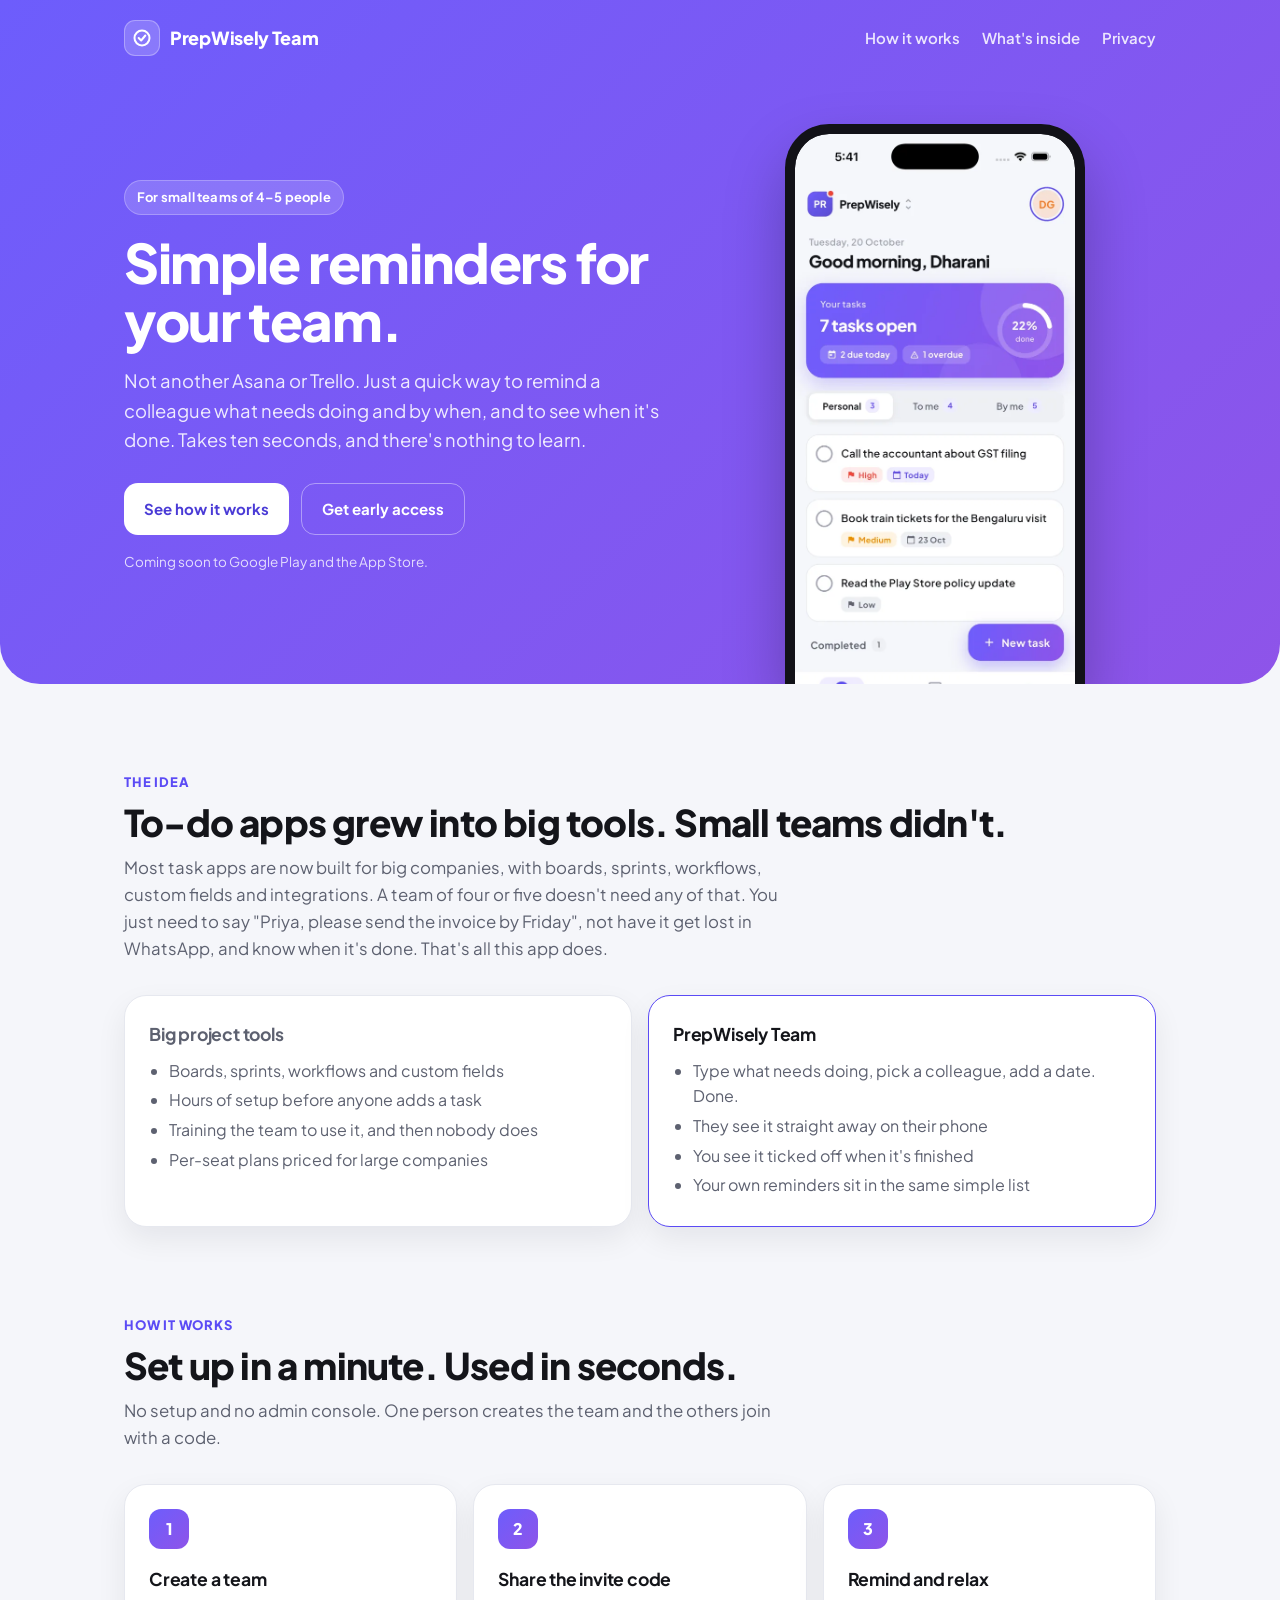
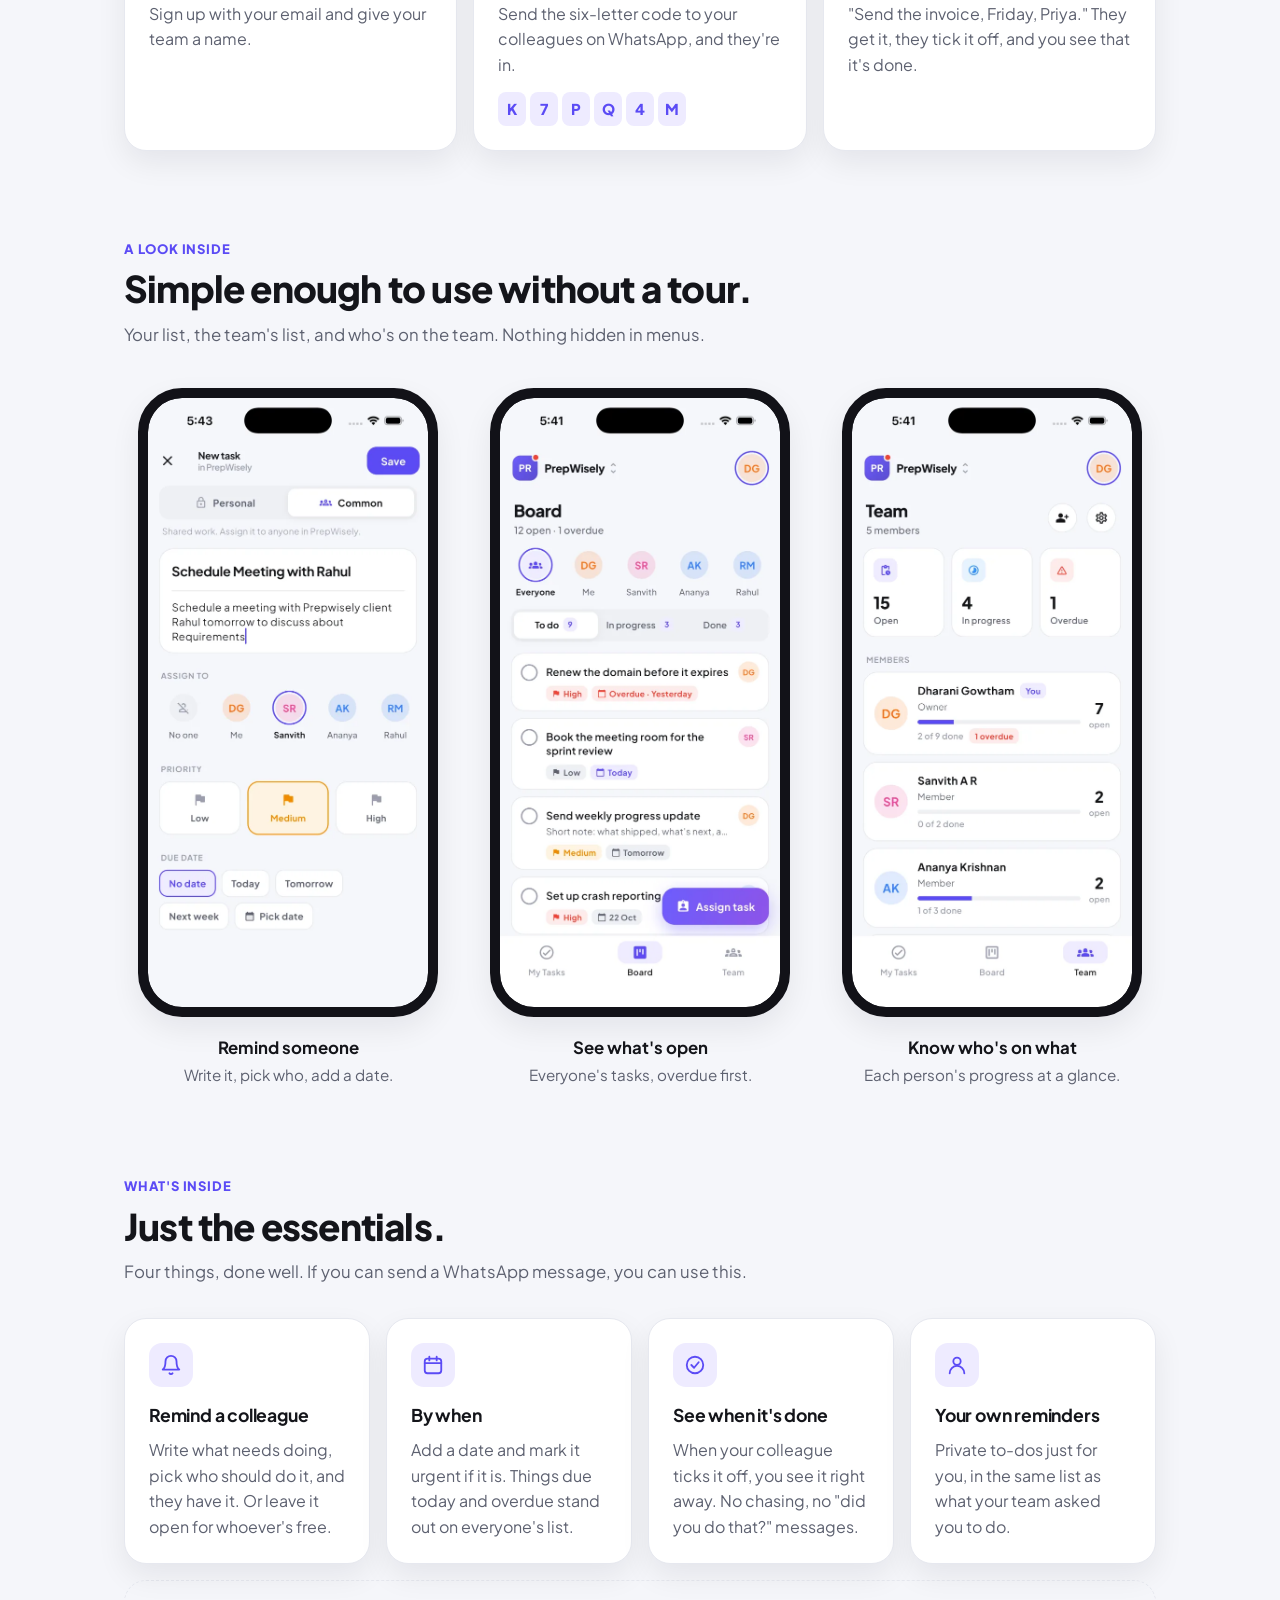
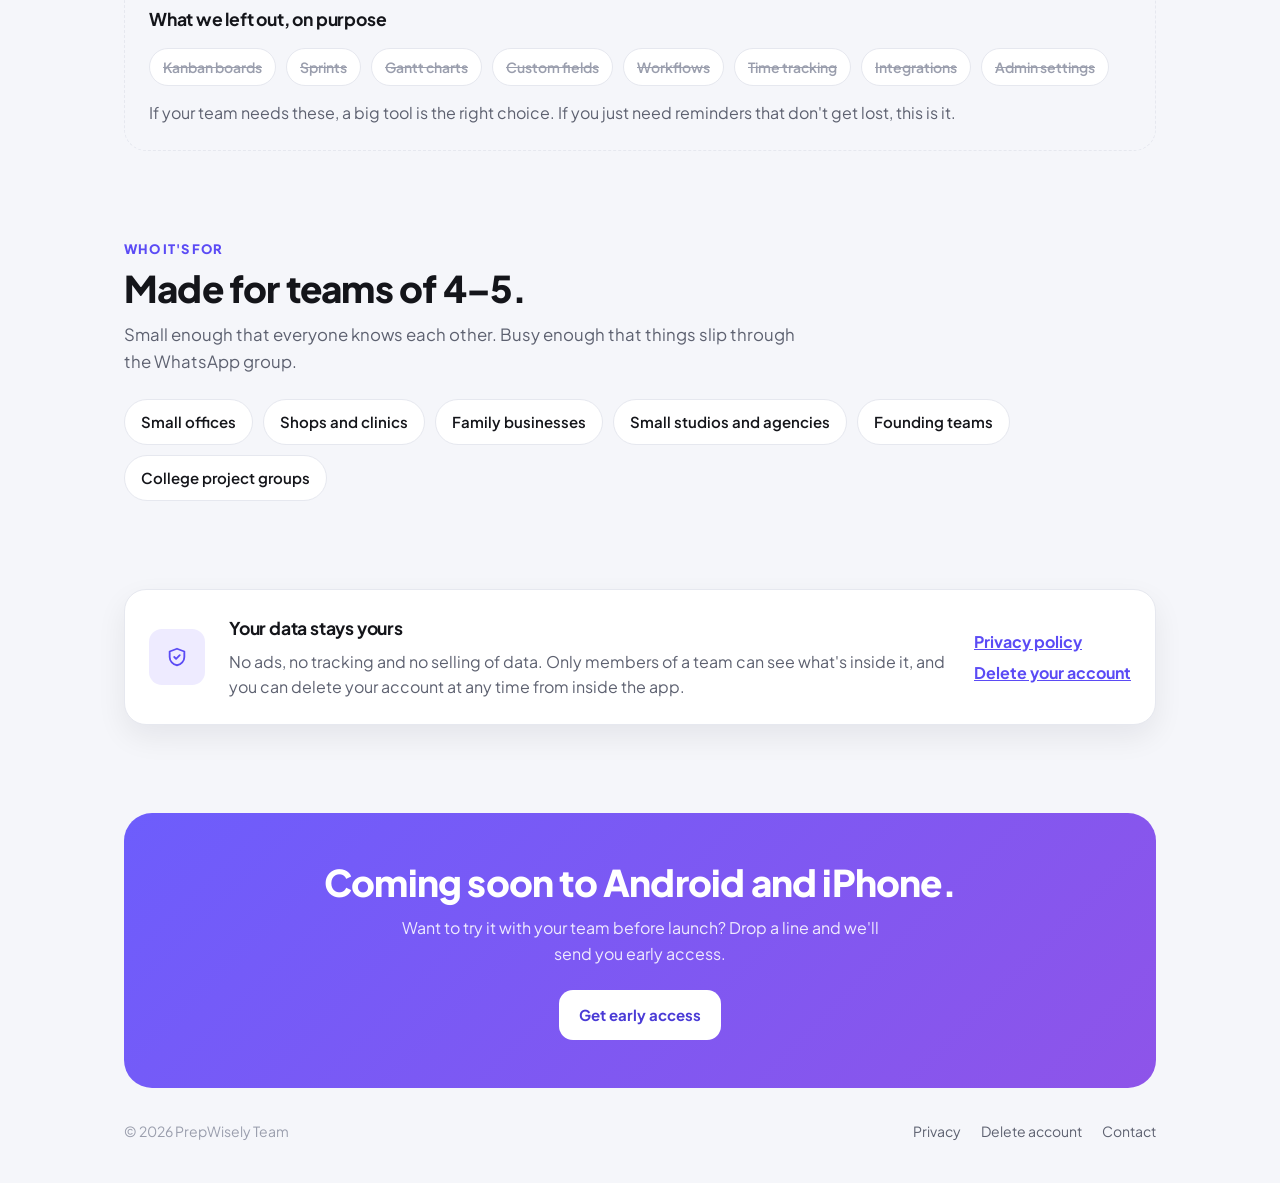
==== docs/index.html @ 27c5993a "Add account deletion, legal pages, GPL-3.0 license; fix task edit rights - Delete account from the a" ====
<!doctype html>
<html lang="en">
<head>
  <meta charset="utf-8">
  <meta name="viewport" content="width=device-width, initial-scale=1">
  <title>PrepWisely Team</title>
  <meta name="description" content="PrepWisely Team is a simple reminder app for small teams of 4–5. Remind a colleague what needs doing and when, and see when it's done. No boards, no setup, nothing to learn.">
  <meta property="og:title" content="PrepWisely Team">
  <meta property="og:description" content="Simple reminders for small teams. Not another Asana or Trello.">
  <link rel="preconnect" href="https://fonts.googleapis.com">
  <link rel="preconnect" href="https://fonts.gstatic.com" crossorigin>
  <link href="https://fonts.googleapis.com/css2?family=Plus+Jakarta+Sans:wght@400;500;600;700;800&display=swap" rel="stylesheet">
  <style>
    :root {
      --canvas: #f5f6fa;
      --surface: #ffffff;
      --surface-muted: #eef0f5;
      --border: #e6e8ef;
      --text: #14151a;
      --text-2: #5d6170;
      --muted: #9a9ead;
      --brand: #5b4bf5;
      --brand-soft: #eeebff;
      --grad: linear-gradient(135deg, #6d5dfc, #8e54e9);
      --success: #12b76a;
      --success-soft: #e5f7ee;
      --warning: #f08c00;
      --warning-soft: #fef3e2;
      --info: #2e90fa;
      --info-soft: #e6f1fe;
      --danger: #f04438;
      --shadow: 0 12px 30px rgba(20, 21, 26, 0.07);
    }
    @media (prefers-color-scheme: dark) {
      :root {
        --canvas: #0e0f13;
        --surface: #17181d;
        --surface-muted: #21232a;
        --border: #2a2c35;
        --text: #f3f4f7;
        --text-2: #a5a9b8;
        --muted: #6b6f7e;
        --brand: #8b7dff;
        --brand-soft: #262046;
        --grad: linear-gradient(135deg, #5b4bf5, #7b3fd9);
        --success: #32d583;
        --success-soft: #10291e;
        --warning: #fdb022;
        --warning-soft: #2e2210;
        --info: #53b1fd;
        --info-soft: #102538;
        --danger: #f97066;
        --shadow: 0 12px 30px rgba(0, 0, 0, 0.35);
      }
    }
    * { box-sizing: border-box; }
    html { scroll-behavior: smooth; }
    body {
      margin: 0;
      background: var(--canvas);
      color: var(--text);
      font: 16px/1.6 "Plus Jakarta Sans", -apple-system, BlinkMacSystemFont, "Segoe UI", Roboto, sans-serif;
      -webkit-font-smoothing: antialiased;
    }
    a { color: var(--brand); }
    .wrap { max-width: 1080px; margin: 0 auto; padding: 0 24px; }
    @media (max-width: 600px) { .wrap { padding: 0 16px; } }

    /* Hero */
    .hero {
      background: var(--grad);
      color: #fff;
      border-radius: 0 0 40px 40px;
      overflow: hidden;
    }
    nav {
      display: flex; align-items: center; justify-content: space-between;
      padding: 20px 0;
    }
    .logo { display: flex; align-items: center; gap: 10px; font-weight: 800; font-size: 18px; letter-spacing: -0.3px; color: #fff; text-decoration: none; }
    .logo-mark {
      width: 36px; height: 36px; border-radius: 11px;
      background: rgba(255,255,255,0.18); border: 1px solid rgba(255,255,255,0.3);
      display: grid; place-items: center;
    }
    nav .links { display: flex; gap: 22px; }
    nav .links a { color: rgba(255,255,255,0.85); text-decoration: none; font-weight: 600; font-size: 15px; }
    nav .links a:hover { color: #fff; }
    @media (max-width: 600px) { nav .links { display: none; } }

    .hero-grid {
      display: grid; grid-template-columns: 1.1fr 0.9fr; gap: 48px; align-items: center;
      padding: 48px 0 0;
    }
    @media (max-width: 860px) {
      .hero-grid { grid-template-columns: 1fr; gap: 40px; padding-top: 24px; text-align: center; }
    }
    .eyebrow {
      display: inline-block; padding: 6px 12px; border-radius: 999px;
      background: rgba(255,255,255,0.16); border: 1px solid rgba(255,255,255,0.25);
      font-size: 13px; font-weight: 700; letter-spacing: 0.2px;
    }
    h1 {
      font-size: clamp(2.2rem, 5vw, 3.4rem); line-height: 1.08; letter-spacing: -1.4px;
      margin: 18px 0 16px; font-weight: 800;
    }
    .lede { font-size: 1.15rem; color: rgba(255,255,255,0.88); max-width: 34em; margin: 0 0 28px; }
    @media (max-width: 860px) { .lede { margin-left: auto; margin-right: auto; } }
    .cta { display: flex; gap: 12px; flex-wrap: wrap; padding-bottom: 56px; }
    @media (max-width: 860px) { .cta { justify-content: center; } }
    .btn {
      display: inline-flex; align-items: center; gap: 8px;
      padding: 13px 20px; border-radius: 14px; font-weight: 700; font-size: 15px; text-decoration: none;
    }
    .btn-light { background: #fff; color: #4a3bd6; }
    .btn-ghost { color: #fff; border: 1px solid rgba(255,255,255,0.4); }
    .soon { font-size: 13.5px; color: rgba(255,255,255,0.8); margin: -40px 0 56px; }

    /* Phones: real app screenshots (600 × 1305, 2× for ~300px wide) */
    .phone-col { display: flex; justify-content: center; align-self: end; }
    .phone {
      width: 300px; max-width: 100%;
      background: #121218; border: 10px solid #121218;
      border-radius: 44px; overflow: hidden;
      box-shadow: 0 30px 60px rgba(0,0,0,0.25);
    }
    .phone img { display: block; width: 100%; height: auto; border-radius: 34px; }
    /* In the hero the phone rises out of the bottom edge, cropped. */
    .hero .phone { height: 560px; border-bottom: 0; border-radius: 44px 44px 0 0; }
    .hero .phone img { border-radius: 34px 34px 0 0; }
    @media (max-width: 600px) { .hero .phone { height: 480px; } }

    .shots {
      display: grid; grid-template-columns: repeat(3, 1fr); gap: 24px;
      margin-top: 40px; justify-items: center;
    }
    .shots figure { margin: 0; width: 100%; max-width: 300px; }
    .shots .phone { width: 100%; box-shadow: var(--shadow); }
    .shots figcaption { margin-top: 18px; text-align: center; }
    .shots figcaption b { display: block; font-size: 1.05rem; }
    .shots figcaption span { color: var(--text-2); font-size: 0.95rem; }
    /* Phones side by side don't fit: swipe through them instead. */
    @media (max-width: 860px) {
      .shots {
        display: flex; gap: 16px; overflow-x: auto; scroll-snap-type: x mandatory;
        margin-left: -24px; margin-right: -24px; padding: 0 24px 12px;
        scrollbar-width: none;
      }
      .shots::-webkit-scrollbar { display: none; }
      .shots figure { flex: 0 0 240px; scroll-snap-align: center; }
    }
    @media (max-width: 600px) {
      .shots { margin-left: -16px; margin-right: -16px; padding: 0 16px 12px; }
    }

    /* Sections */
    section { padding: 88px 0 0; }
    @media (max-width: 600px) { section { padding-top: 64px; } }
    .kicker { color: var(--brand); font-weight: 800; font-size: 13px; letter-spacing: 0.8px; text-transform: uppercase; }
    h2 { font-size: clamp(1.7rem, 3.4vw, 2.3rem); line-height: 1.15; letter-spacing: -0.8px; margin: 8px 0 12px; font-weight: 800; }
    .sub { color: var(--text-2); font-size: 1.05rem; max-width: 40em; margin: 0; }

    .problem {
      display: grid; grid-template-columns: 1fr 1fr; gap: 16px; margin-top: 32px;
    }
    @media (max-width: 760px) { .problem { grid-template-columns: 1fr; } }
    .card {
      background: var(--surface); border: 1px solid var(--border); border-radius: 22px;
      padding: 24px; box-shadow: var(--shadow);
    }
    .card h3 { margin: 0 0 8px; font-size: 1.1rem; letter-spacing: -0.2px; }
    .card p { margin: 0; color: var(--text-2); }
    .card ul { margin: 10px 0 0; padding-left: 20px; color: var(--text-2); }
    .card li { margin: 4px 0; }
    .card.before h3 { color: var(--text-2); }
    .card.after { border-color: var(--brand); }

    .steps { display: grid; grid-template-columns: repeat(3, 1fr); gap: 16px; margin-top: 32px; counter-reset: s; }
    @media (max-width: 860px) { .steps { grid-template-columns: 1fr; } }
    .step .num {
      width: 40px; height: 40px; border-radius: 12px; background: var(--grad); color: #fff;
      display: grid; place-items: center; font-weight: 800; margin-bottom: 16px;
    }
    .code {
      display: inline-flex; gap: 4px; margin-top: 14px;
    }
    .code span {
      width: 28px; height: 34px; border-radius: 8px; background: var(--brand-soft); color: var(--brand);
      display: grid; place-items: center; font-weight: 800; font-size: 15px;
    }

    .features { display: grid; grid-template-columns: repeat(4, 1fr); gap: 16px; margin-top: 32px; }
    @media (max-width: 960px) { .features { grid-template-columns: 1fr 1fr; } }
    .leftout { margin-top: 16px; box-shadow: none; background: transparent; border-style: dashed; }
    .leftout .who { margin: 14px 0; }
    .leftout .pill { text-decoration: line-through; color: var(--muted); font-size: 14px; padding: 7px 13px; }
    @media (max-width: 560px) { .features { grid-template-columns: 1fr; } }
    .icon {
      width: 44px; height: 44px; border-radius: 13px; background: var(--brand-soft); color: var(--brand);
      display: grid; place-items: center; margin-bottom: 14px;
    }
    .icon svg { width: 22px; height: 22px; }

    .who { display: flex; flex-wrap: wrap; gap: 10px; margin-top: 24px; }
    .pill {
      padding: 10px 16px; border-radius: 999px; background: var(--surface); border: 1px solid var(--border);
      font-weight: 600; font-size: 15px;
    }

    .trust {
      display: grid; grid-template-columns: auto 1fr auto; gap: 24px; align-items: center;
    }
    @media (max-width: 760px) { .trust { grid-template-columns: 1fr; } }
    .trust .icon { margin: 0; width: 56px; height: 56px; }
    .trust h3 { margin: 0 0 6px; }
    .trust .links { display: flex; flex-direction: column; gap: 6px; font-weight: 700; }

    .final {
      margin-top: 88px; background: var(--grad); color: #fff; border-radius: 28px;
      padding: 48px 32px; text-align: center;
    }
    @media (max-width: 600px) { .final { margin-top: 64px; padding: 36px 20px; } }
    .final h2 { color: #fff; margin-top: 0; }
    .final p { color: rgba(255,255,255,0.88); margin: 0 auto 24px; max-width: 32em; }

    footer {
      display: flex; justify-content: space-between; flex-wrap: wrap; gap: 12px;
      padding: 32px 0 40px; color: var(--muted); font-size: 14px;
    }
    footer a { color: var(--text-2); text-decoration: none; margin-left: 18px; }
    footer a:first-child { margin-left: 0; }
    footer a:hover { color: var(--brand); }
  </style>
</head>
<body>

<header class="hero">
  <div class="wrap">
    <nav>
      <a class="logo" href="#">
        <span class="logo-mark">
          <svg width="20" height="20" viewBox="0 0 24 24" fill="none" stroke="#fff" stroke-width="2.4" stroke-linecap="round" stroke-linejoin="round"><circle cx="12" cy="12" r="9"/><path d="m8 12 3 3 5-6"/></svg>
        </span>
        PrepWisely Team
      </a>
      <div class="links">
        <a href="#how">How it works</a>
        <a href="#features">What's inside</a>
        <a href="privacy.html">Privacy</a>
      </div>
    </nav>

    <div class="hero-grid">
      <div>
        <span class="eyebrow">For small teams of 4–5 people</span>
        <h1>Simple reminders for your team.</h1>
        <p class="lede">Not another Asana or Trello. Just a quick way to remind a colleague
        what needs doing and by when, and to see when it's done. Takes ten seconds,
        and there's nothing to learn.</p>
        <div class="cta">
          <a class="btn btn-light" href="#how">See how it works</a>
          <a class="btn btn-ghost" href="mailto:dharanigowthamsampath@gmail.com?subject=PrepWisely%20Team%20early%20access">Get early access</a>
        </div>
        <p class="soon">Coming soon to Google Play and the App Store.</p>
      </div>

      <div class="phone-col">
        <div class="phone">
          <img src="img/my-tasks.webp" width="600" height="1305"
            alt="My Tasks screen: 7 tasks open, 2 due today and 1 overdue, with a list of personal to-dos">
        </div>
      </div>
    </div>
  </div>
</header>

<main class="wrap">

  <section>
    <div class="kicker">The idea</div>
    <h2>To-do apps grew into big tools. Small teams didn't.</h2>
    <p class="sub">Most task apps are now built for big companies, with boards,
    sprints, workflows, custom fields and integrations. A team of four or five
    doesn't need any of that. You just need to say "Priya, please send the
    invoice by Friday", not have it get lost in WhatsApp, and know when it's
    done. That's all this app does.</p>

    <div class="problem">
      <div class="card before">
        <h3>Big project tools</h3>
        <ul>
          <li>Boards, sprints, workflows and custom fields</li>
          <li>Hours of setup before anyone adds a task</li>
          <li>Training the team to use it, and then nobody does</li>
          <li>Per-seat plans priced for large companies</li>
        </ul>
      </div>
      <div class="card after">
        <h3>PrepWisely Team</h3>
        <ul>
          <li>Type what needs doing, pick a colleague, add a date. Done.</li>
          <li>They see it straight away on their phone</li>
          <li>You see it ticked off when it's finished</li>
          <li>Your own reminders sit in the same simple list</li>
        </ul>
      </div>
    </div>
  </section>

  <section id="how">
    <div class="kicker">How it works</div>
    <h2>Set up in a minute. Used in seconds.</h2>
    <p class="sub">No setup and no admin console. One person creates the team and
    the others join with a code.</p>

    <div class="steps">
      <div class="card step">
        <div class="num">1</div>
        <h3>Create a team</h3>
        <p>Sign up with your email and give your team a name.</p>
      </div>
      <div class="card step">
        <div class="num">2</div>
        <h3>Share the invite code</h3>
        <p>Send the six-letter code to your colleagues on WhatsApp, and
        they're in.</p>
        <div class="code" aria-label="Example code K7PQ4M"><span>K</span><span>7</span><span>P</span><span>Q</span><span>4</span><span>M</span></div>
      </div>
      <div class="card step">
        <div class="num">3</div>
        <h3>Remind and relax</h3>
        <p>"Send the invoice, Friday, Priya." They get it, they tick it off, and
        you see that it's done.</p>
      </div>
    </div>
  </section>

  <section id="screens">
    <div class="kicker">A look inside</div>
    <h2>Simple enough to use without a tour.</h2>
    <p class="sub">Your list, the team's list, and who's on the team. Nothing
    hidden in menus.</p>

    <div class="shots">
      <figure>
        <div class="phone"><img src="img/new-task.webp" width="600" height="1305" loading="lazy"
          alt="New task form: a title and note, a teammate picked under Assign to, priority and due date"></div>
        <figcaption><b>Remind someone</b><span>Write it, pick who, add a date.</span></figcaption>
      </figure>
      <figure>
        <div class="phone"><img src="img/board.webp" width="600" height="1305" loading="lazy"
          alt="Board screen: everyone's open tasks, filterable by person, with overdue and due-today tasks marked"></div>
        <figcaption><b>See what's open</b><span>Everyone's tasks, overdue first.</span></figcaption>
      </figure>
      <figure>
        <div class="phone"><img src="img/team.webp" width="600" height="1305" loading="lazy"
          alt="Team screen: open, in progress and overdue counts, and each member's progress"></div>
        <figcaption><b>Know who's on what</b><span>Each person's progress at a glance.</span></figcaption>
      </figure>
    </div>
  </section>

  <section id="features">
    <div class="kicker">What's inside</div>
    <h2>Just the essentials.</h2>
    <p class="sub">Four things, done well. If you can send a WhatsApp message, you
    can use this.</p>

    <div class="features">
      <div class="card">
        <div class="icon"><svg viewBox="0 0 24 24" fill="none" stroke="currentColor" stroke-width="2" stroke-linecap="round" stroke-linejoin="round"><path d="M6 8a6 6 0 0 1 12 0c0 7 3 9 3 9H3s3-2 3-9"/><path d="M10.3 21a1.94 1.94 0 0 0 3.4 0"/></svg></div>
        <h3>Remind a colleague</h3>
        <p>Write what needs doing, pick who should do it, and they have it. Or leave
        it open for whoever's free.</p>
      </div>
      <div class="card">
        <div class="icon"><svg viewBox="0 0 24 24" fill="none" stroke="currentColor" stroke-width="2" stroke-linecap="round" stroke-linejoin="round"><rect x="3" y="5" width="18" height="16" rx="3"/><path d="M3 10h18M8 3v4M16 3v4"/></svg></div>
        <h3>By when</h3>
        <p>Add a date and mark it urgent if it is. Things due today and overdue
        stand out on everyone's list.</p>
      </div>
      <div class="card">
        <div class="icon"><svg viewBox="0 0 24 24" fill="none" stroke="currentColor" stroke-width="2" stroke-linecap="round" stroke-linejoin="round"><circle cx="12" cy="12" r="9"/><path d="m8 12 3 3 5-6"/></svg></div>
        <h3>See when it's done</h3>
        <p>When your colleague ticks it off, you see it right away. No chasing, no
        "did you do that?" messages.</p>
      </div>
      <div class="card">
        <div class="icon"><svg viewBox="0 0 24 24" fill="none" stroke="currentColor" stroke-width="2" stroke-linecap="round" stroke-linejoin="round"><circle cx="12" cy="8" r="4"/><path d="M4 21a8 8 0 0 1 16 0"/></svg></div>
        <h3>Your own reminders</h3>
        <p>Private to-dos just for you, in the same list as what your team asked
        you to do.</p>
      </div>
    </div>

    <div class="card leftout">
      <h3>What we left out, on purpose</h3>
      <div class="who">
        <span class="pill">Kanban boards</span>
        <span class="pill">Sprints</span>
        <span class="pill">Gantt charts</span>
        <span class="pill">Custom fields</span>
        <span class="pill">Workflows</span>
        <span class="pill">Time tracking</span>
        <span class="pill">Integrations</span>
        <span class="pill">Admin settings</span>
      </div>
      <p>If your team needs these, a big tool is the right choice. If you just need
      reminders that don't get lost, this is it.</p>
    </div>
  </section>

  <section>
    <div class="kicker">Who it's for</div>
    <h2>Made for teams of 4–5.</h2>
    <p class="sub">Small enough that everyone knows each other. Busy enough that
    things slip through the WhatsApp group.</p>
    <div class="who">
      <span class="pill">Small offices</span>
      <span class="pill">Shops and clinics</span>
      <span class="pill">Family businesses</span>
      <span class="pill">Small studios and agencies</span>
      <span class="pill">Founding teams</span>
      <span class="pill">College project groups</span>
    </div>
  </section>

  <section>
    <div class="card trust">
      <div class="icon"><svg viewBox="0 0 24 24" fill="none" stroke="currentColor" stroke-width="2" stroke-linecap="round" stroke-linejoin="round"><path d="M12 3 4 6v6c0 4.5 3.4 8.2 8 9 4.6-.8 8-4.5 8-9V6l-8-3Z"/><path d="m9 12 2 2 4-4"/></svg></div>
      <div>
        <h3>Your data stays yours</h3>
        <p>No ads, no tracking and no selling of data. Only members of a team can see
        what's inside it, and you can delete your account at any time from inside
        the app.</p>
      </div>
      <div class="links">
        <a href="privacy.html">Privacy policy</a>
        <a href="delete-account.html">Delete your account</a>
      </div>
    </div>
  </section>

  <div class="final">
    <h2>Coming soon to Android and iPhone.</h2>
    <p>Want to try it with your team before launch? Drop a line and we'll send you
    early access.</p>
    <a class="btn btn-light" href="mailto:dharanigowthamsampath@gmail.com?subject=PrepWisely%20Team%20early%20access">Get early access</a>
  </div>

  <footer>
    <span>© 2026 PrepWisely Team</span>
    <span>
      <a href="privacy.html">Privacy</a>
      <a href="delete-account.html">Delete account</a>
      <a href="mailto:dharanigowthamsampath@gmail.com">Contact</a>
    </span>
  </footer>
</main>

</body>
</html>
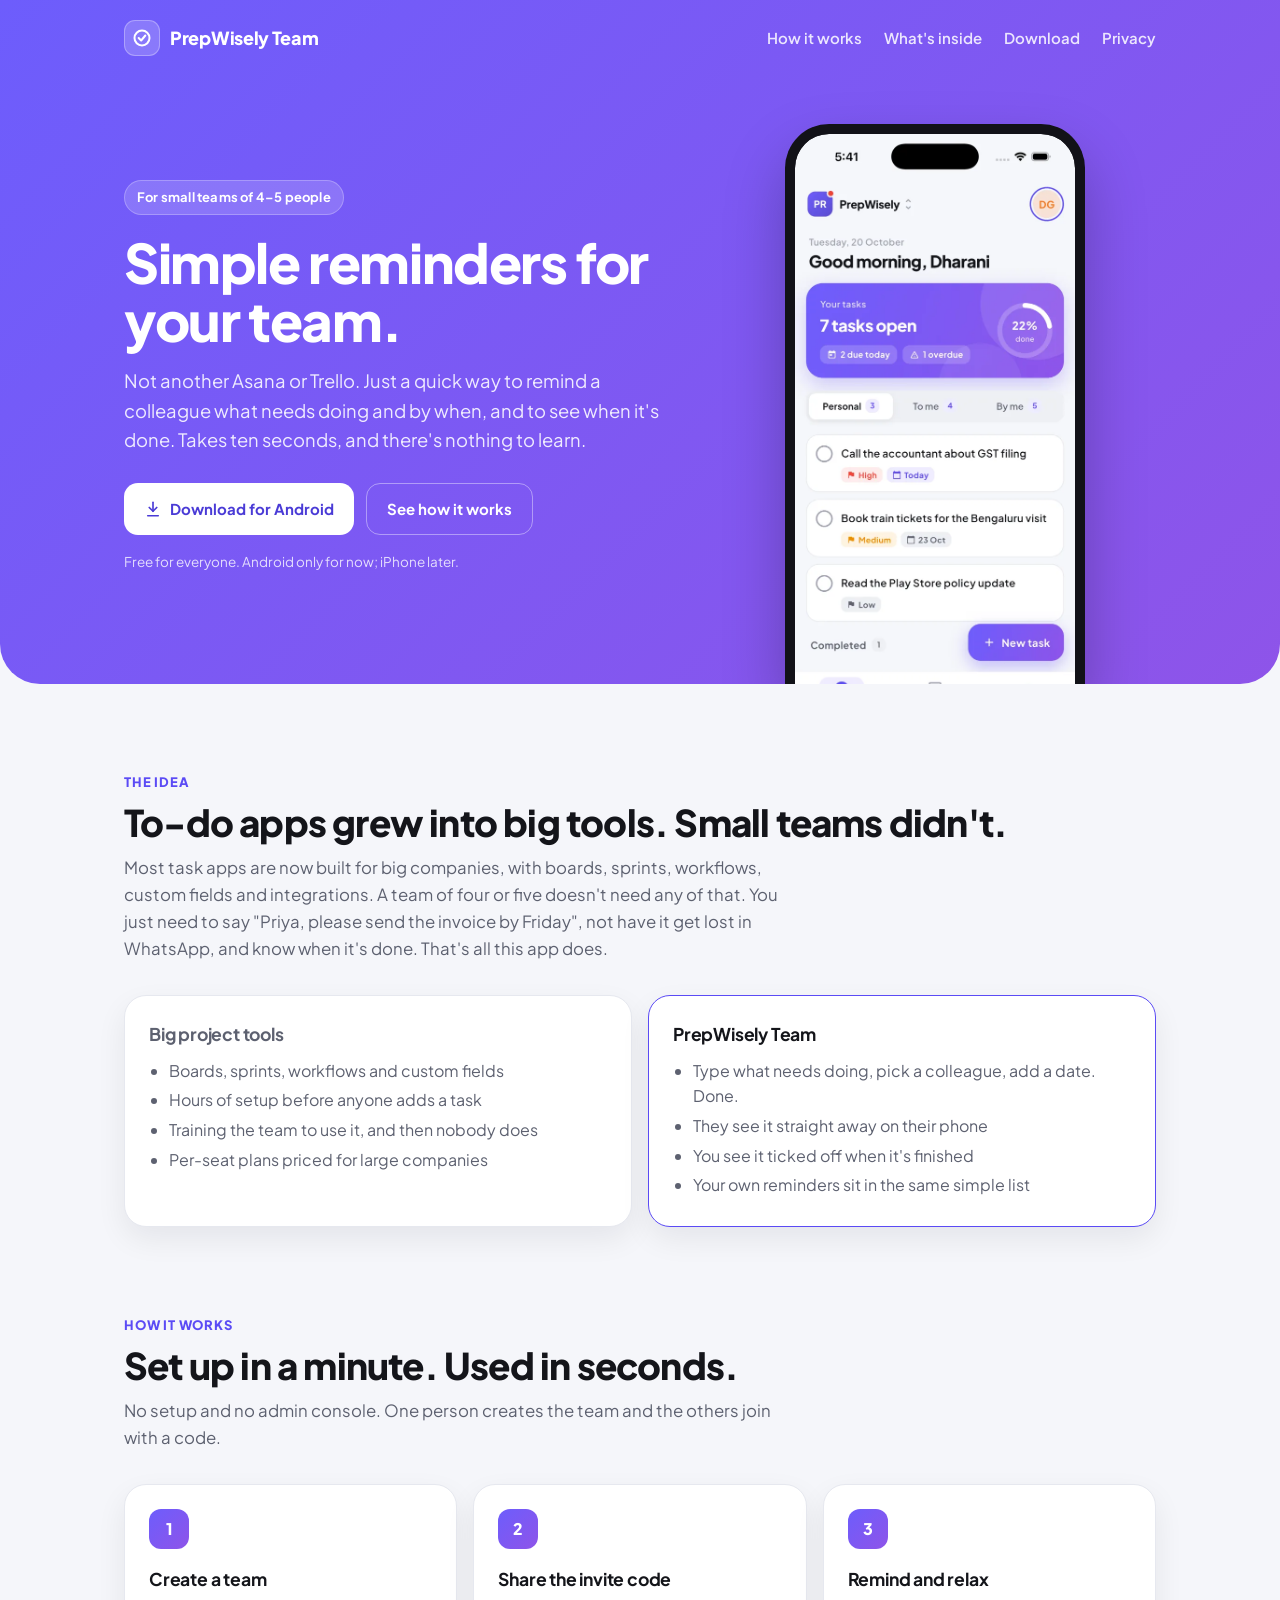
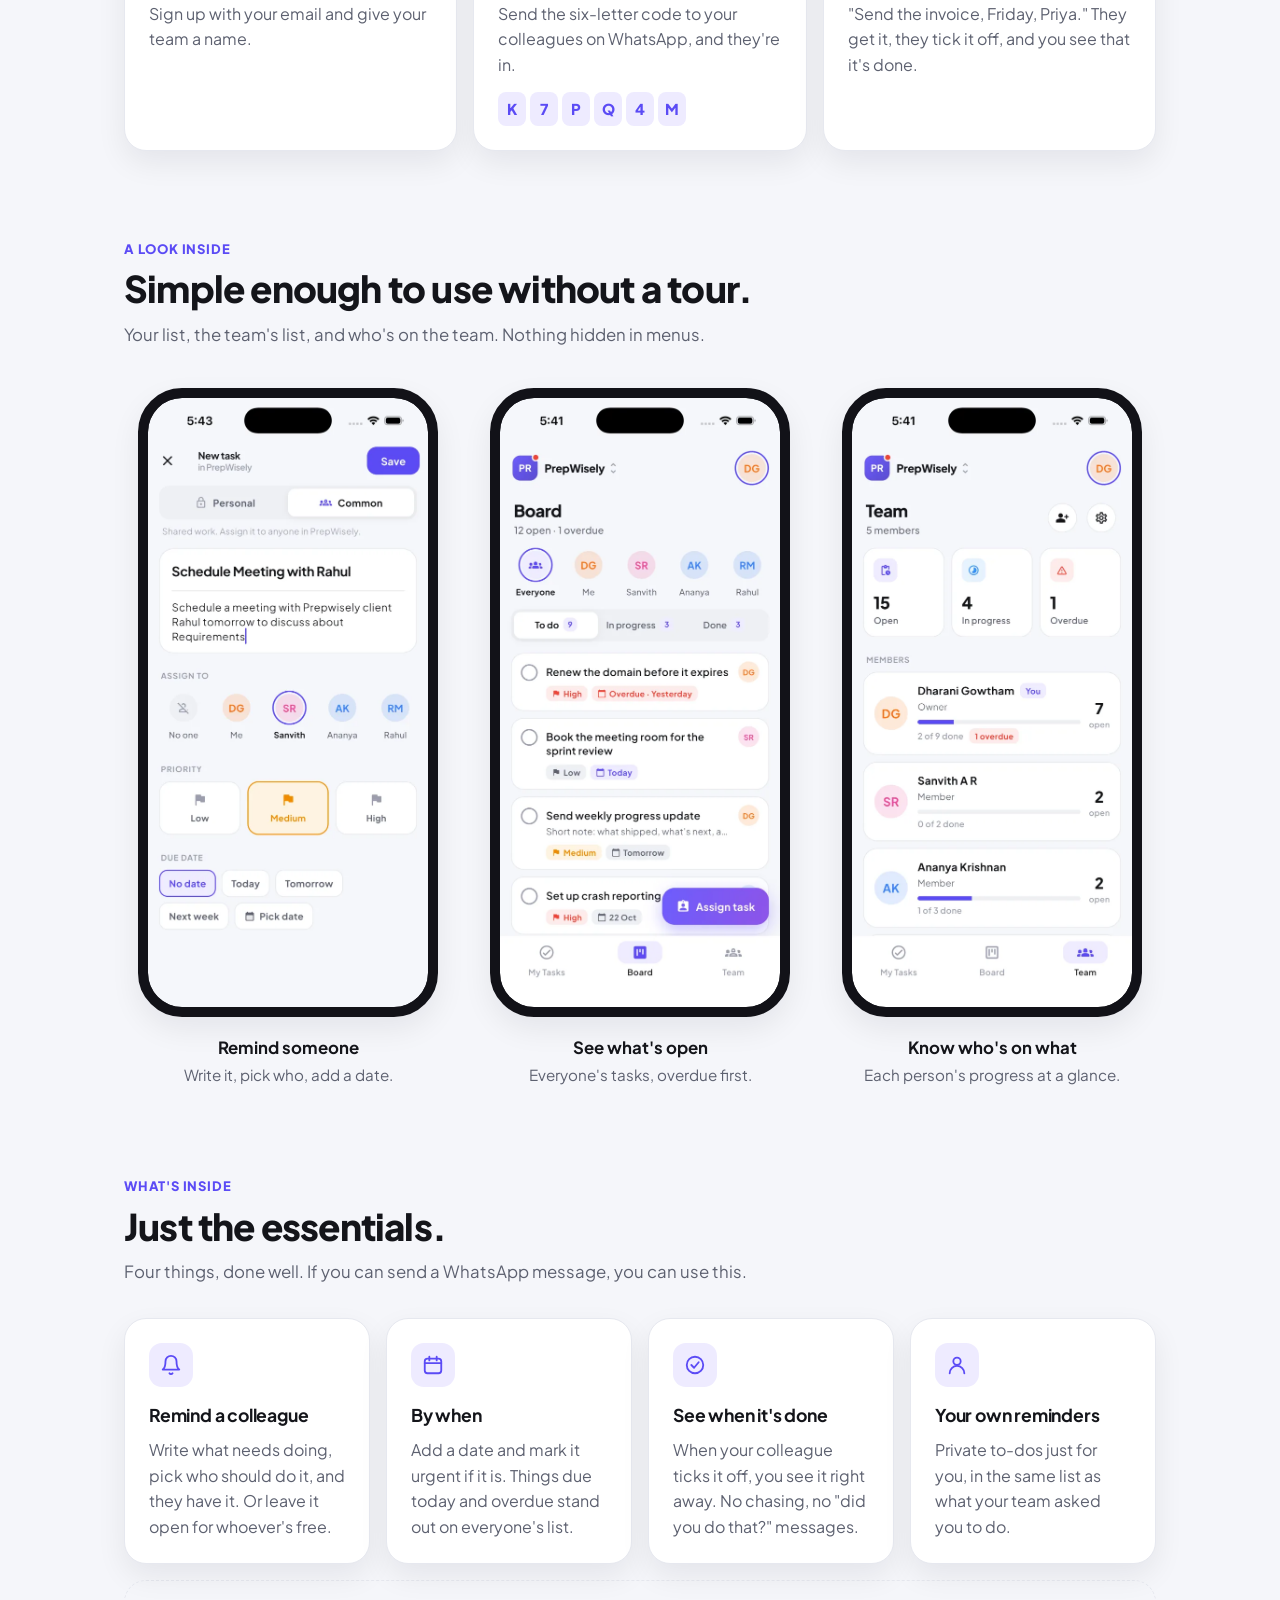
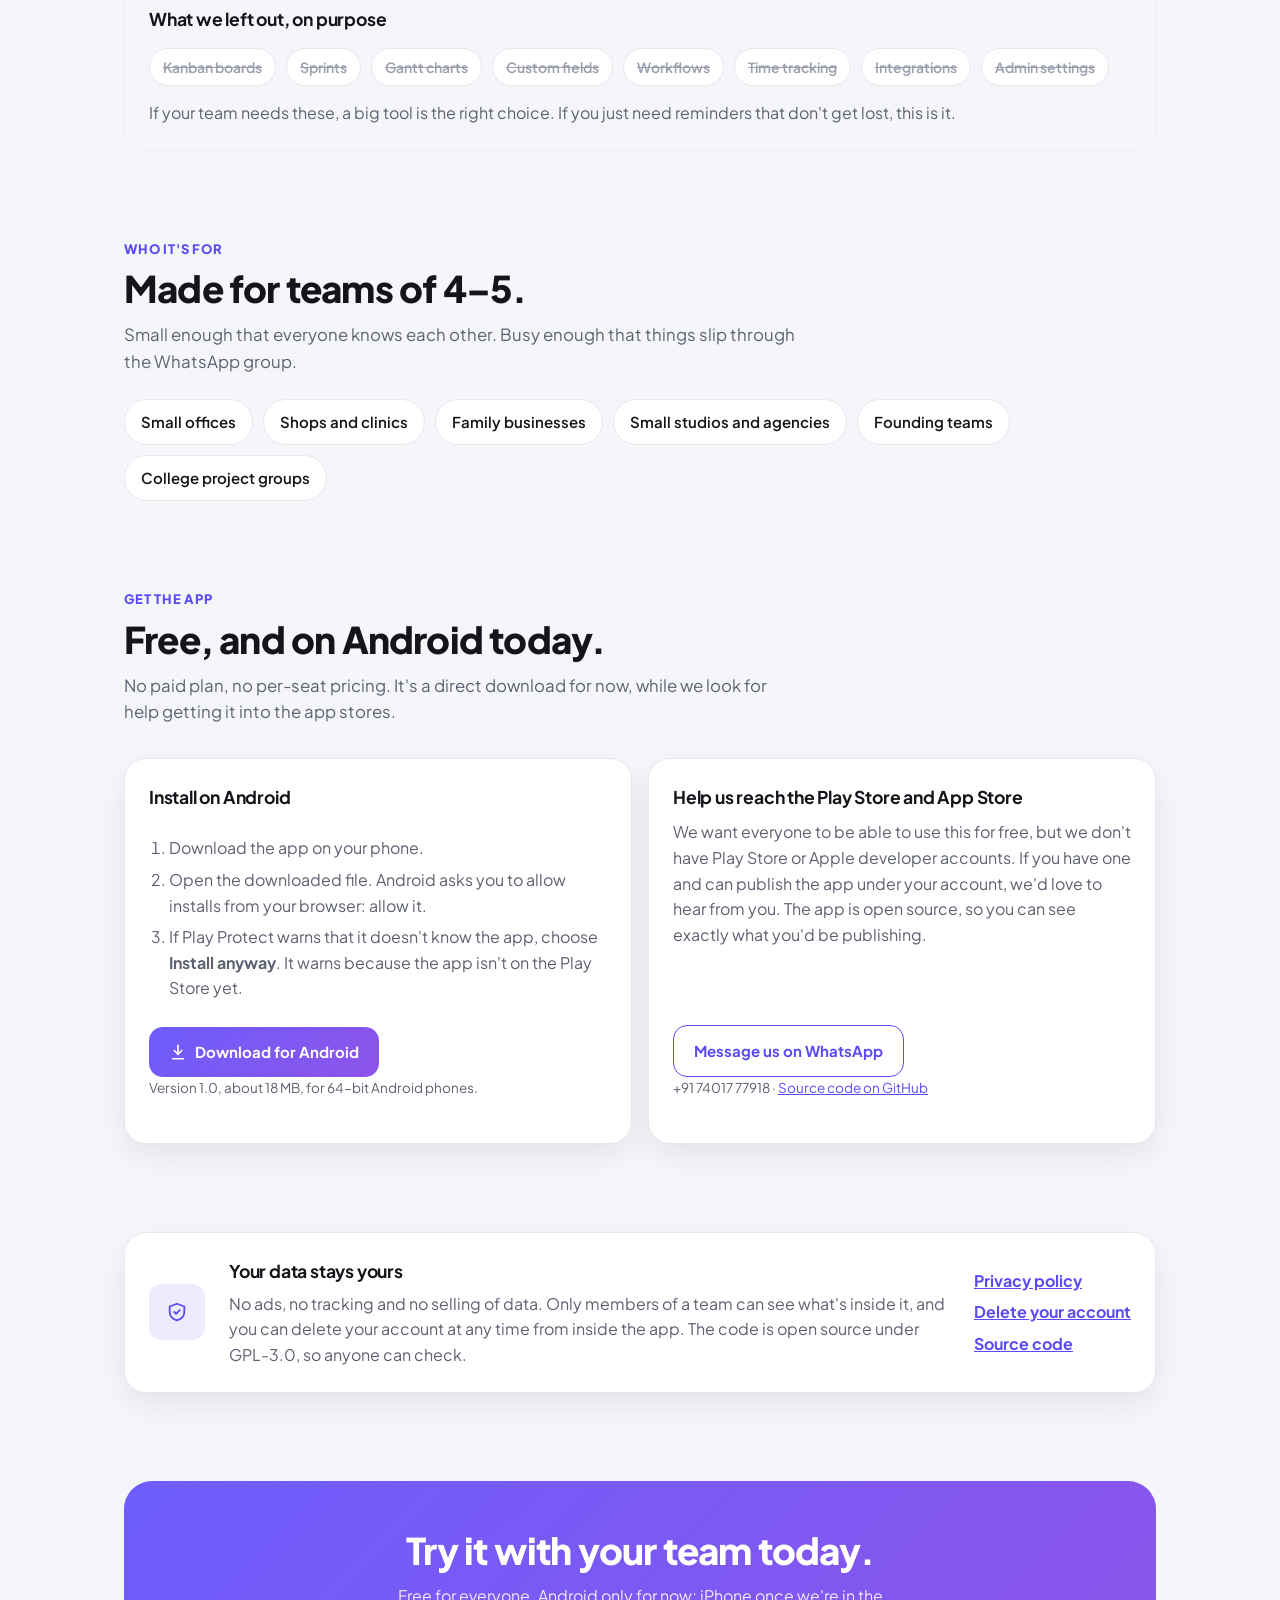
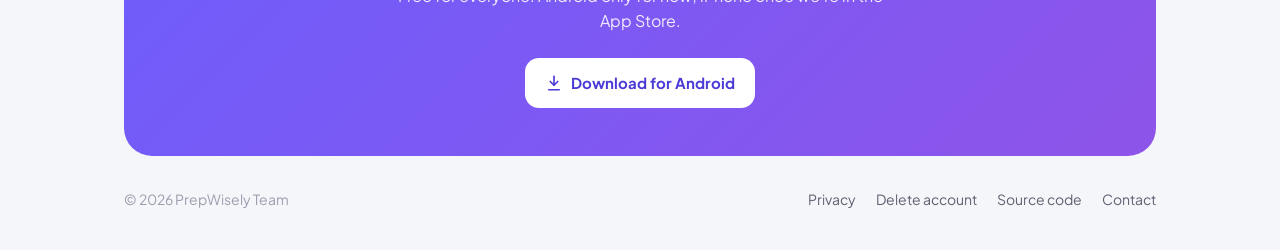
==== commit 55764107: "Landing page: download for Android, ask for store publishing help Replace "Get early access" with a " ====
--- a/docs/index.html
+++ b/docs/index.html
@@ -215,6 +215,17 @@
     .trust h3 { margin: 0 0 6px; }
     .trust .links { display: flex; flex-direction: column; gap: 6px; font-weight: 700; }
 
+    .get { display: grid; grid-template-columns: 1fr 1fr; gap: 16px; margin-top: 32px; }
+    @media (max-width: 760px) { .get { grid-template-columns: 1fr; } }
+    .get .card { display: flex; flex-direction: column; align-items: flex-start; }
+    .get ol { margin: 10px 0 20px; padding-left: 20px; color: var(--text-2); }
+    .get li { margin: 6px 0; }
+    .get .card p { margin-bottom: 20px; }
+    .get .btn { margin-top: auto; }
+    .btn-brand { background: var(--grad); color: #fff; }
+    .btn-outline { color: var(--brand); border: 1px solid var(--brand); }
+    .fine { font-size: 13.5px; color: var(--muted); margin: 12px 0 0; }
+
     .final {
       margin-top: 88px; background: var(--grad); color: #fff; border-radius: 28px;
       padding: 48px 32px; text-align: center;
@@ -246,6 +257,7 @@
       <div class="links">
         <a href="#how">How it works</a>
         <a href="#features">What's inside</a>
+        <a href="#download">Download</a>
         <a href="privacy.html">Privacy</a>
       </div>
     </nav>
@@ -258,10 +270,10 @@
         what needs doing and by when, and to see when it's done. Takes ten seconds,
         and there's nothing to learn.</p>
         <div class="cta">
-          <a class="btn btn-light" href="#how">See how it works</a>
-          <a class="btn btn-ghost" href="mailto:dharanigowthamsampath@gmail.com?subject=PrepWisely%20Team%20early%20access">Get early access</a>
+          <a class="btn btn-light" href="https://github.com/dharanish01g/prep_admin/releases/latest/download/prepwisely-team.apk"><svg width="18" height="18" viewBox="0 0 24 24" fill="none" stroke="currentColor" stroke-width="2.2" stroke-linecap="round" stroke-linejoin="round" aria-hidden="true"><path d="M12 3v12"/><path d="m7 10 5 5 5-5"/><path d="M5 21h14"/></svg>Download for Android</a>
+          <a class="btn btn-ghost" href="#how">See how it works</a>
         </div>
-        <p class="soon">Coming soon to Google Play and the App Store.</p>
+        <p class="soon">Free for everyone. Android only for now; iPhone later.</p>
       </div>
 
       <div class="phone-col">
@@ -425,6 +437,38 @@
     </div>
   </section>
 
+  <section id="download">
+    <div class="kicker">Get the app</div>
+    <h2>Free, and on Android today.</h2>
+    <p class="sub">No paid plan, no per-seat pricing. It's a direct download for
+    now, while we look for help getting it into the app stores.</p>
+
+    <div class="get">
+      <div class="card">
+        <h3>Install on Android</h3>
+        <ol>
+          <li>Download the app on your phone.</li>
+          <li>Open the downloaded file. Android asks you to allow installs from
+          your browser: allow it.</li>
+          <li>If Play Protect warns that it doesn't know the app, choose
+          <b>Install anyway</b>. It warns because the app isn't on the Play
+          Store yet.</li>
+        </ol>
+        <a class="btn btn-brand" href="https://github.com/dharanish01g/prep_admin/releases/latest/download/prepwisely-team.apk"><svg width="18" height="18" viewBox="0 0 24 24" fill="none" stroke="currentColor" stroke-width="2.2" stroke-linecap="round" stroke-linejoin="round" aria-hidden="true"><path d="M12 3v12"/><path d="m7 10 5 5 5-5"/><path d="M5 21h14"/></svg>Download for Android</a>
+        <p class="fine">Version 1.0, about 18 MB, for 64-bit Android phones.</p>
+      </div>
+      <div class="card">
+        <h3>Help us reach the Play Store and App Store</h3>
+        <p>We want everyone to be able to use this for free, but we don't have
+        Play Store or Apple developer accounts. If you have one and can publish
+        the app under your account, we'd love to hear from you. The app is open
+        source, so you can see exactly what you'd be publishing.</p>
+        <a class="btn btn-outline" href="https://wa.me/917401777918?text=Hi%2C%20I%20can%20help%20publish%20PrepWisely%20Team">Message us on WhatsApp</a>
+        <p class="fine">+91 74017 77918 · <a href="https://github.com/dharanish01g/prep_admin">Source code on GitHub</a></p>
+      </div>
+    </div>
+  </section>
+
   <section>
     <div class="card trust">
       <div class="icon"><svg viewBox="0 0 24 24" fill="none" stroke="currentColor" stroke-width="2" stroke-linecap="round" stroke-linejoin="round"><path d="M12 3 4 6v6c0 4.5 3.4 8.2 8 9 4.6-.8 8-4.5 8-9V6l-8-3Z"/><path d="m9 12 2 2 4-4"/></svg></div>
@@ -432,20 +476,21 @@
         <h3>Your data stays yours</h3>
         <p>No ads, no tracking and no selling of data. Only members of a team can see
         what's inside it, and you can delete your account at any time from inside
-        the app.</p>
+        the app. The code is open source under GPL-3.0, so anyone can check.</p>
       </div>
       <div class="links">
         <a href="privacy.html">Privacy policy</a>
         <a href="delete-account.html">Delete your account</a>
+        <a href="https://github.com/dharanish01g/prep_admin">Source code</a>
       </div>
     </div>
   </section>
 
   <div class="final">
-    <h2>Coming soon to Android and iPhone.</h2>
-    <p>Want to try it with your team before launch? Drop a line and we'll send you
-    early access.</p>
-    <a class="btn btn-light" href="mailto:dharanigowthamsampath@gmail.com?subject=PrepWisely%20Team%20early%20access">Get early access</a>
+    <h2>Try it with your team today.</h2>
+    <p>Free for everyone. Android only for now; iPhone once we're in the App
+    Store.</p>
+    <a class="btn btn-light" href="https://github.com/dharanish01g/prep_admin/releases/latest/download/prepwisely-team.apk"><svg width="18" height="18" viewBox="0 0 24 24" fill="none" stroke="currentColor" stroke-width="2.2" stroke-linecap="round" stroke-linejoin="round" aria-hidden="true"><path d="M12 3v12"/><path d="m7 10 5 5 5-5"/><path d="M5 21h14"/></svg>Download for Android</a>
   </div>
 
   <footer>
@@ -453,7 +498,8 @@
     <span>
       <a href="privacy.html">Privacy</a>
       <a href="delete-account.html">Delete account</a>
-      <a href="mailto:dharanigowthamsampath@gmail.com">Contact</a>
+      <a href="https://github.com/dharanish01g/prep_admin">Source code</a>
+      <a href="https://wa.me/917401777918">Contact</a>
     </span>
   </footer>
 </main>
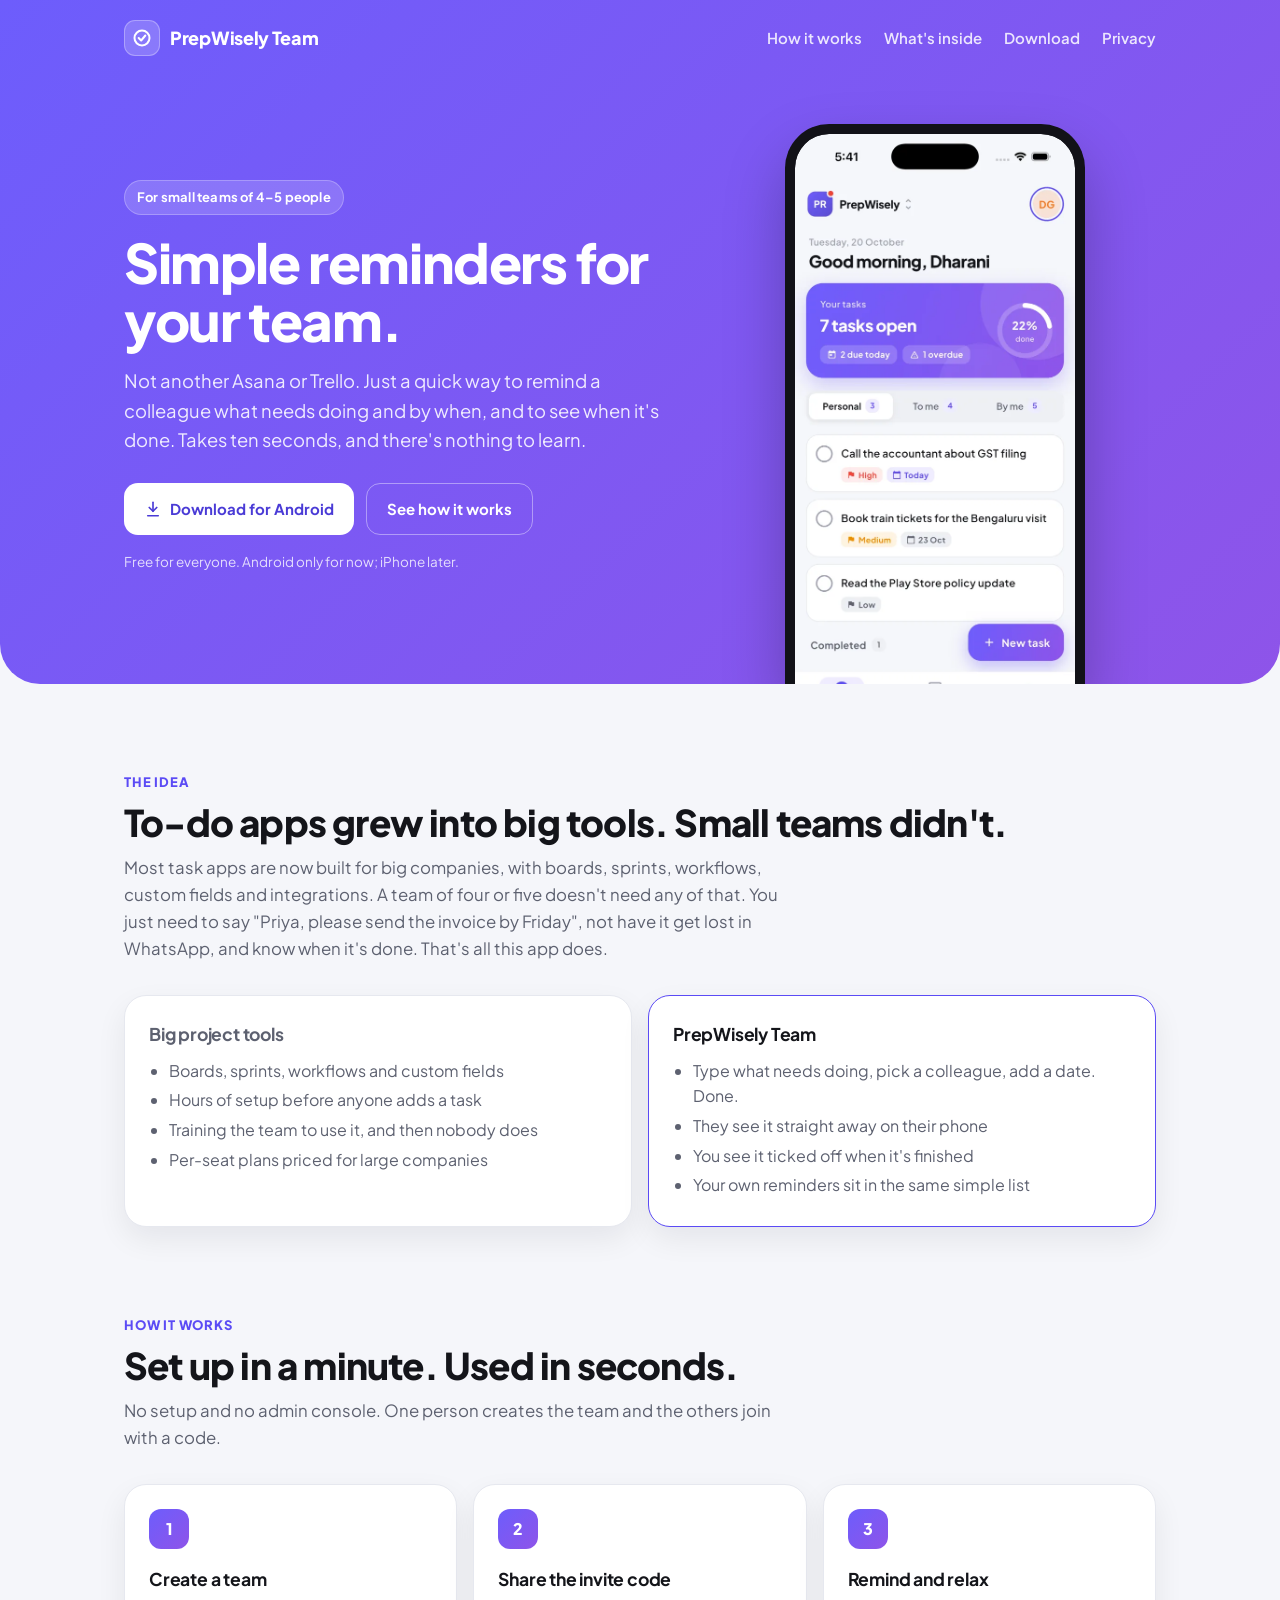
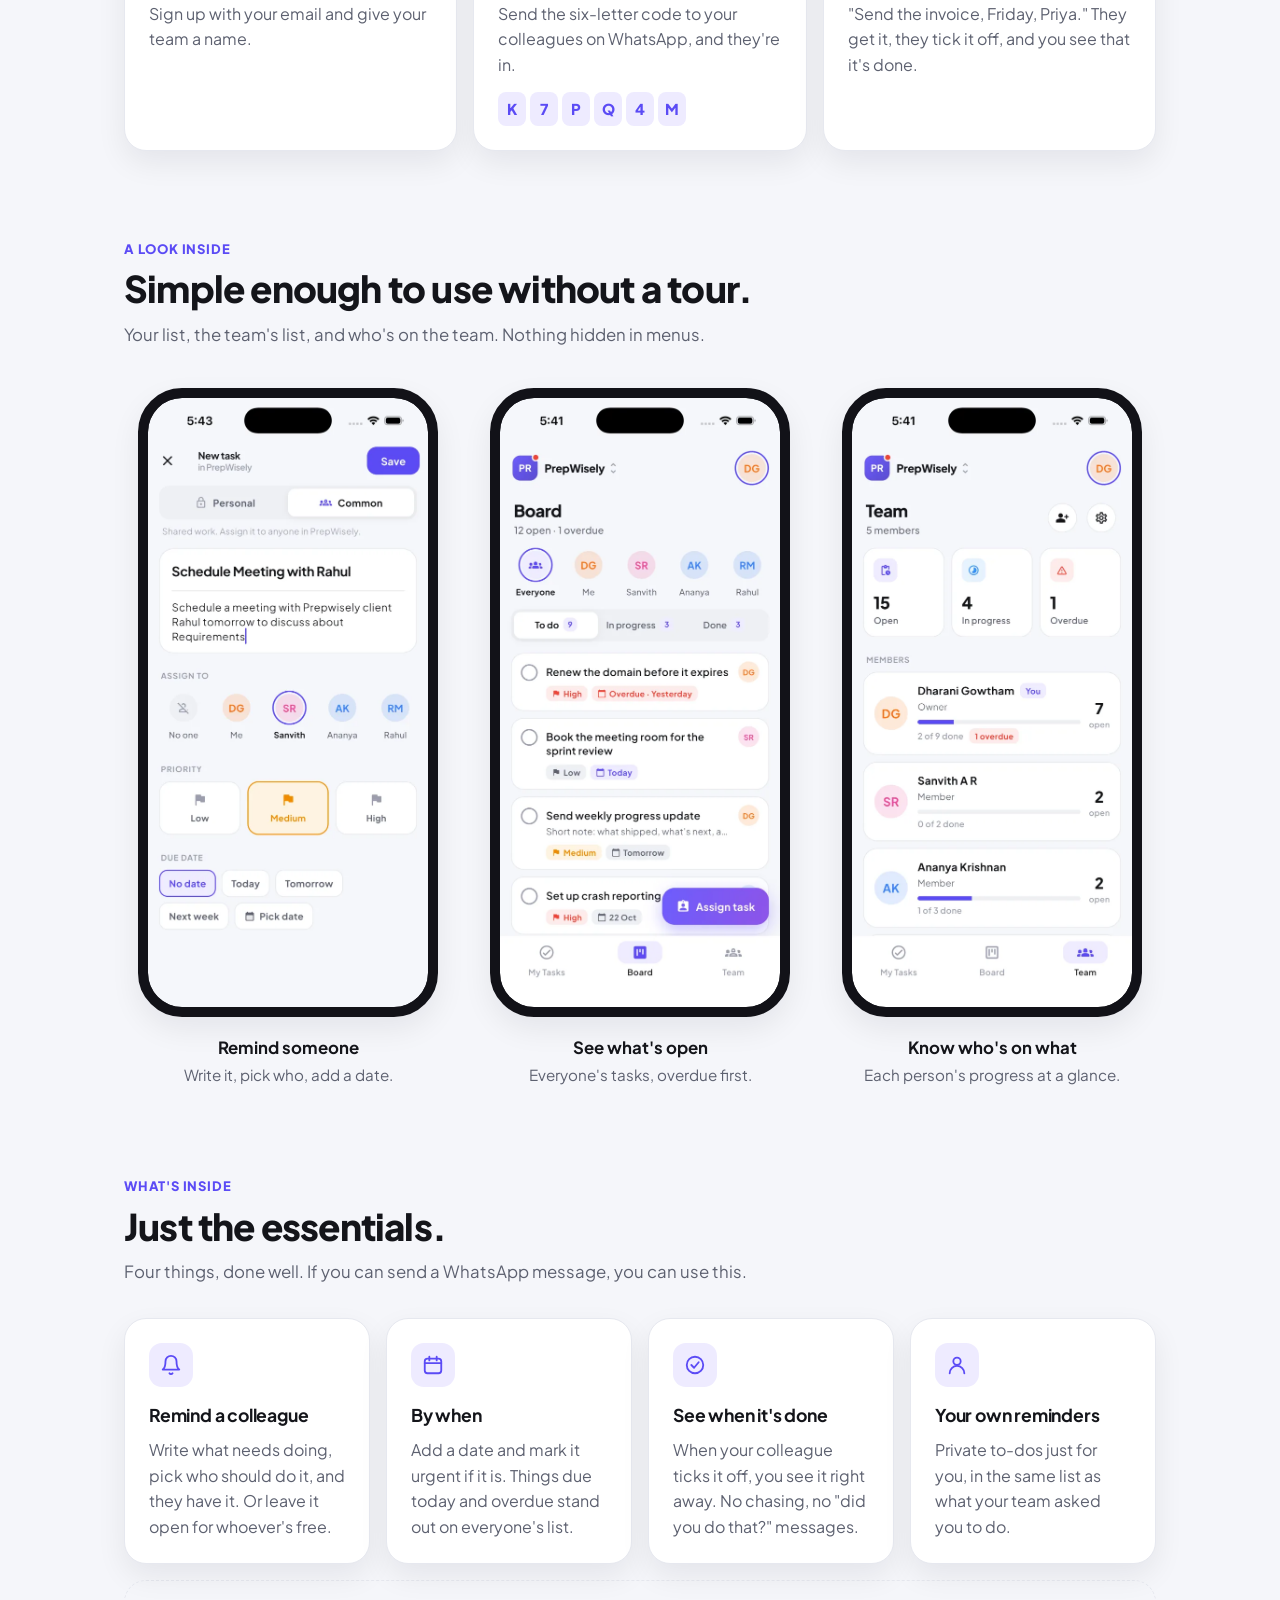
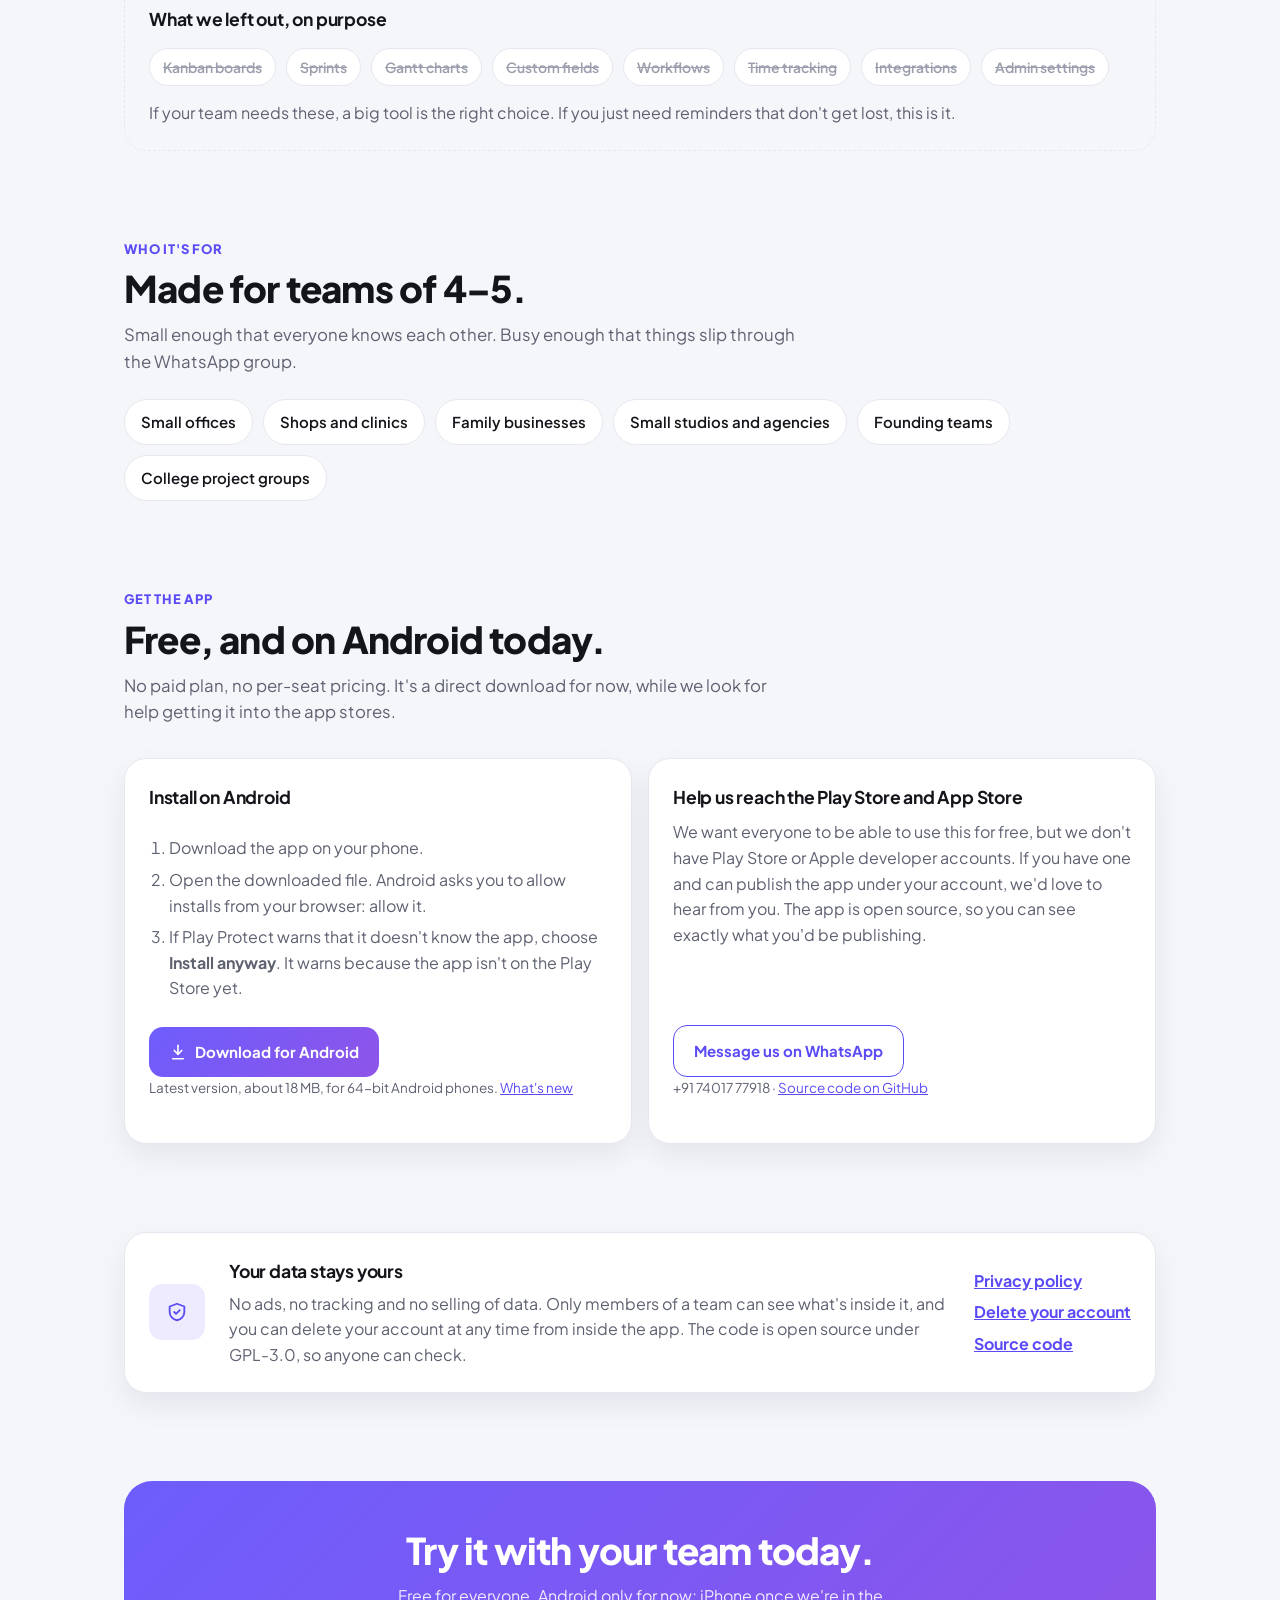
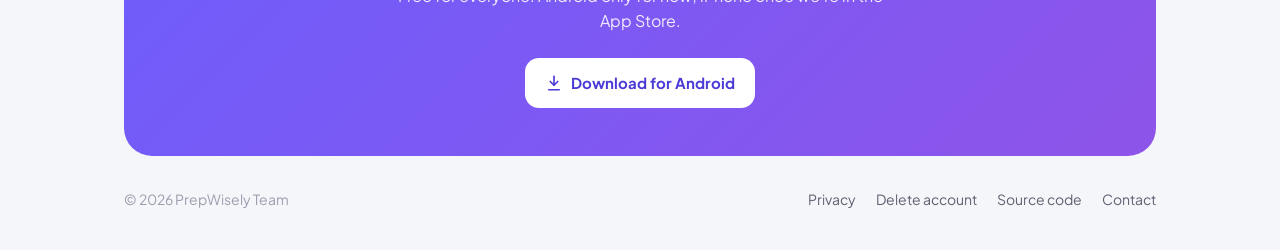
==== commit c10360ce: "Landing page: don't name the version under the download button The button always gets the latest rel" ====
--- a/docs/index.html
+++ b/docs/index.html
@@ -455,7 +455,7 @@
           Store yet.</li>
         </ol>
         <a class="btn btn-brand" href="https://github.com/dharanish01g/prep_admin/releases/latest/download/prepwisely-team.apk"><svg width="18" height="18" viewBox="0 0 24 24" fill="none" stroke="currentColor" stroke-width="2.2" stroke-linecap="round" stroke-linejoin="round" aria-hidden="true"><path d="M12 3v12"/><path d="m7 10 5 5 5-5"/><path d="M5 21h14"/></svg>Download for Android</a>
-        <p class="fine">Version 1.0, about 18 MB, for 64-bit Android phones.</p>
+        <p class="fine">Latest version, about 18 MB, for 64-bit Android phones. <a href="https://github.com/dharanish01g/prep_admin/releases">What's new</a></p>
       </div>
       <div class="card">
         <h3>Help us reach the Play Store and App Store</h3>
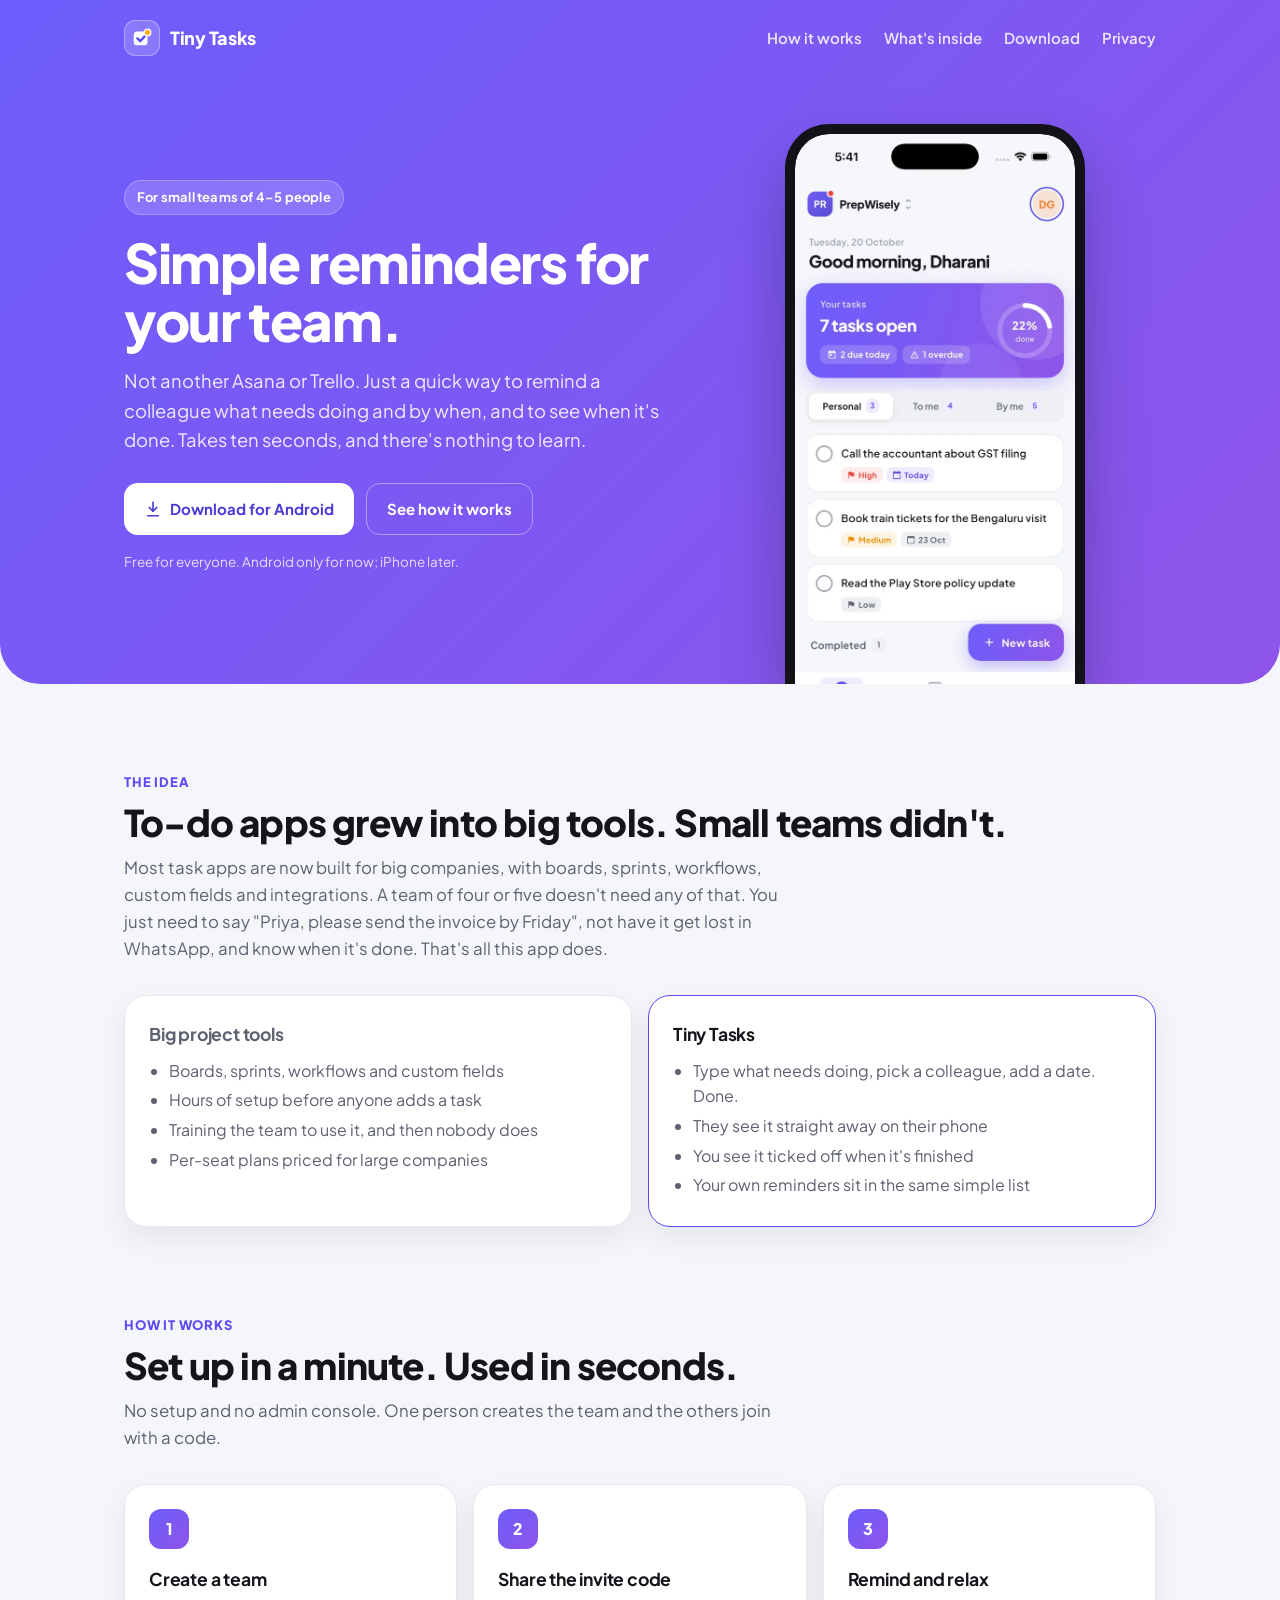
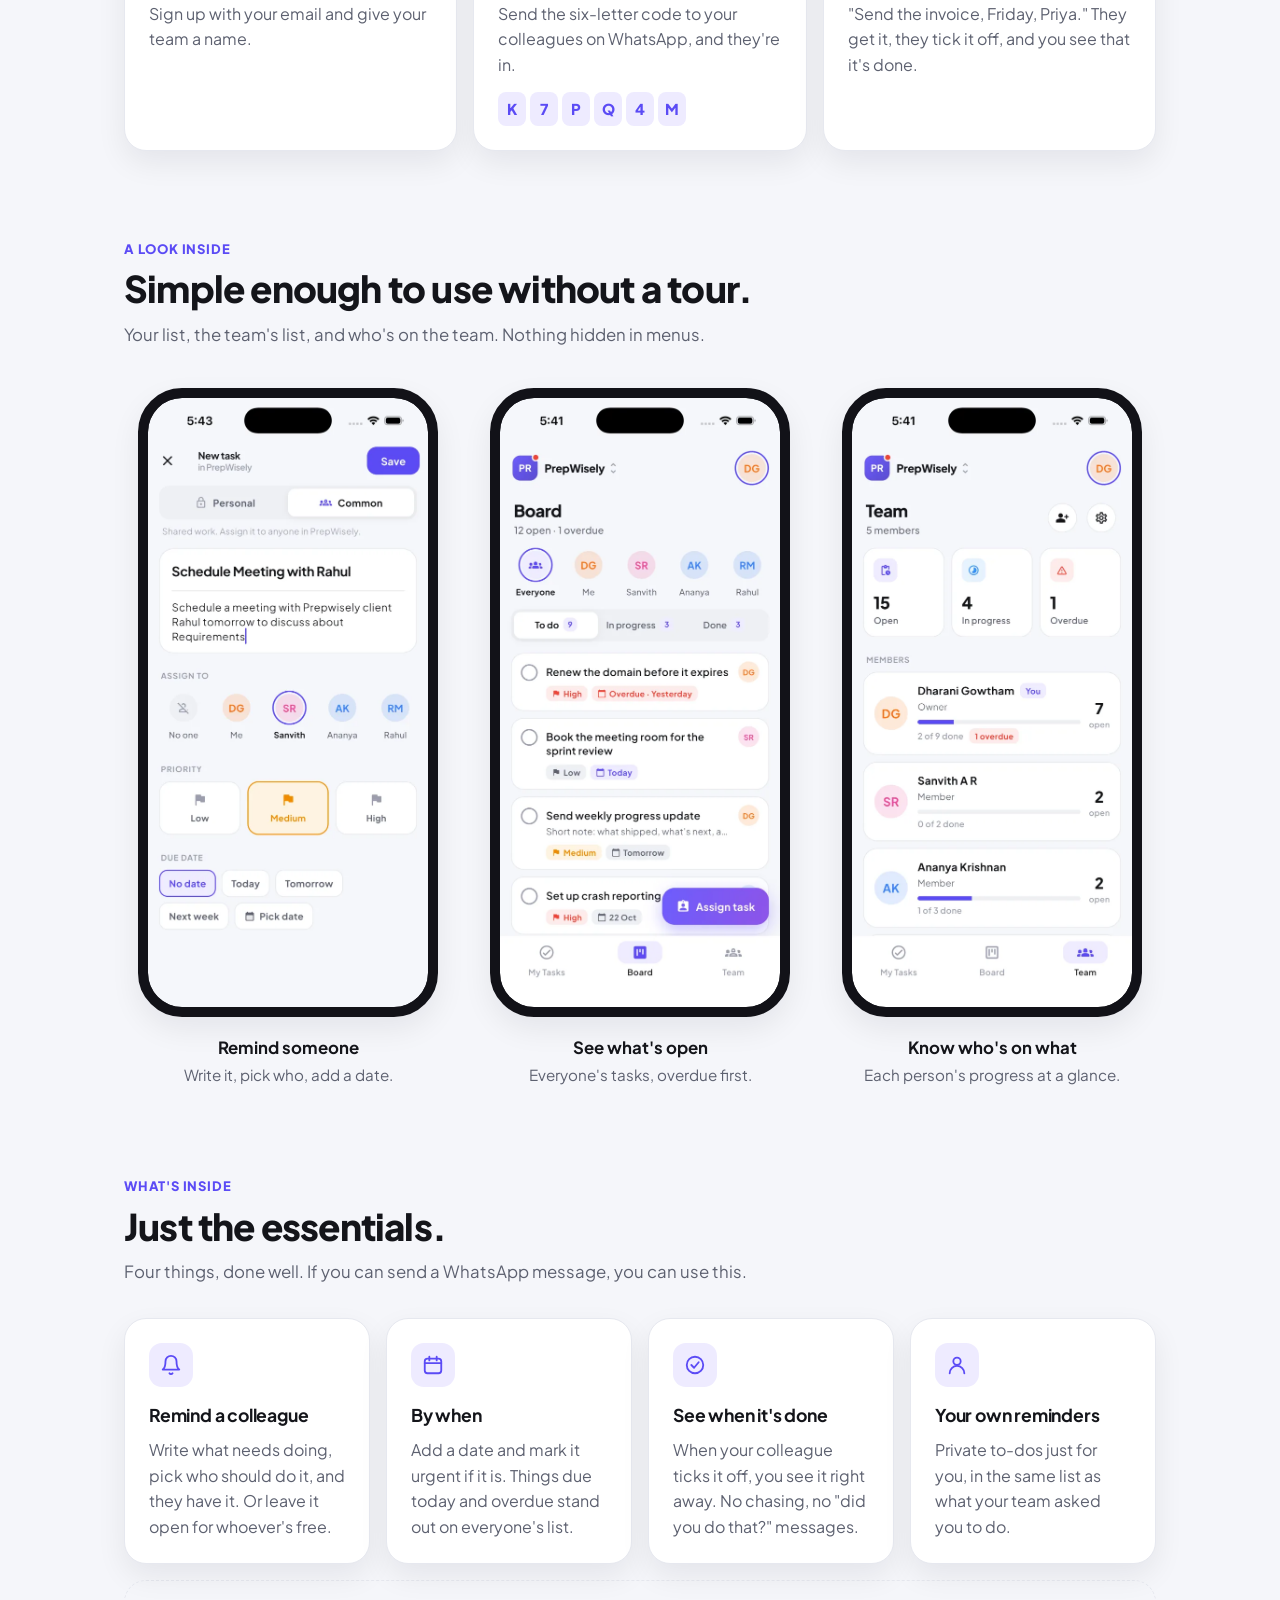
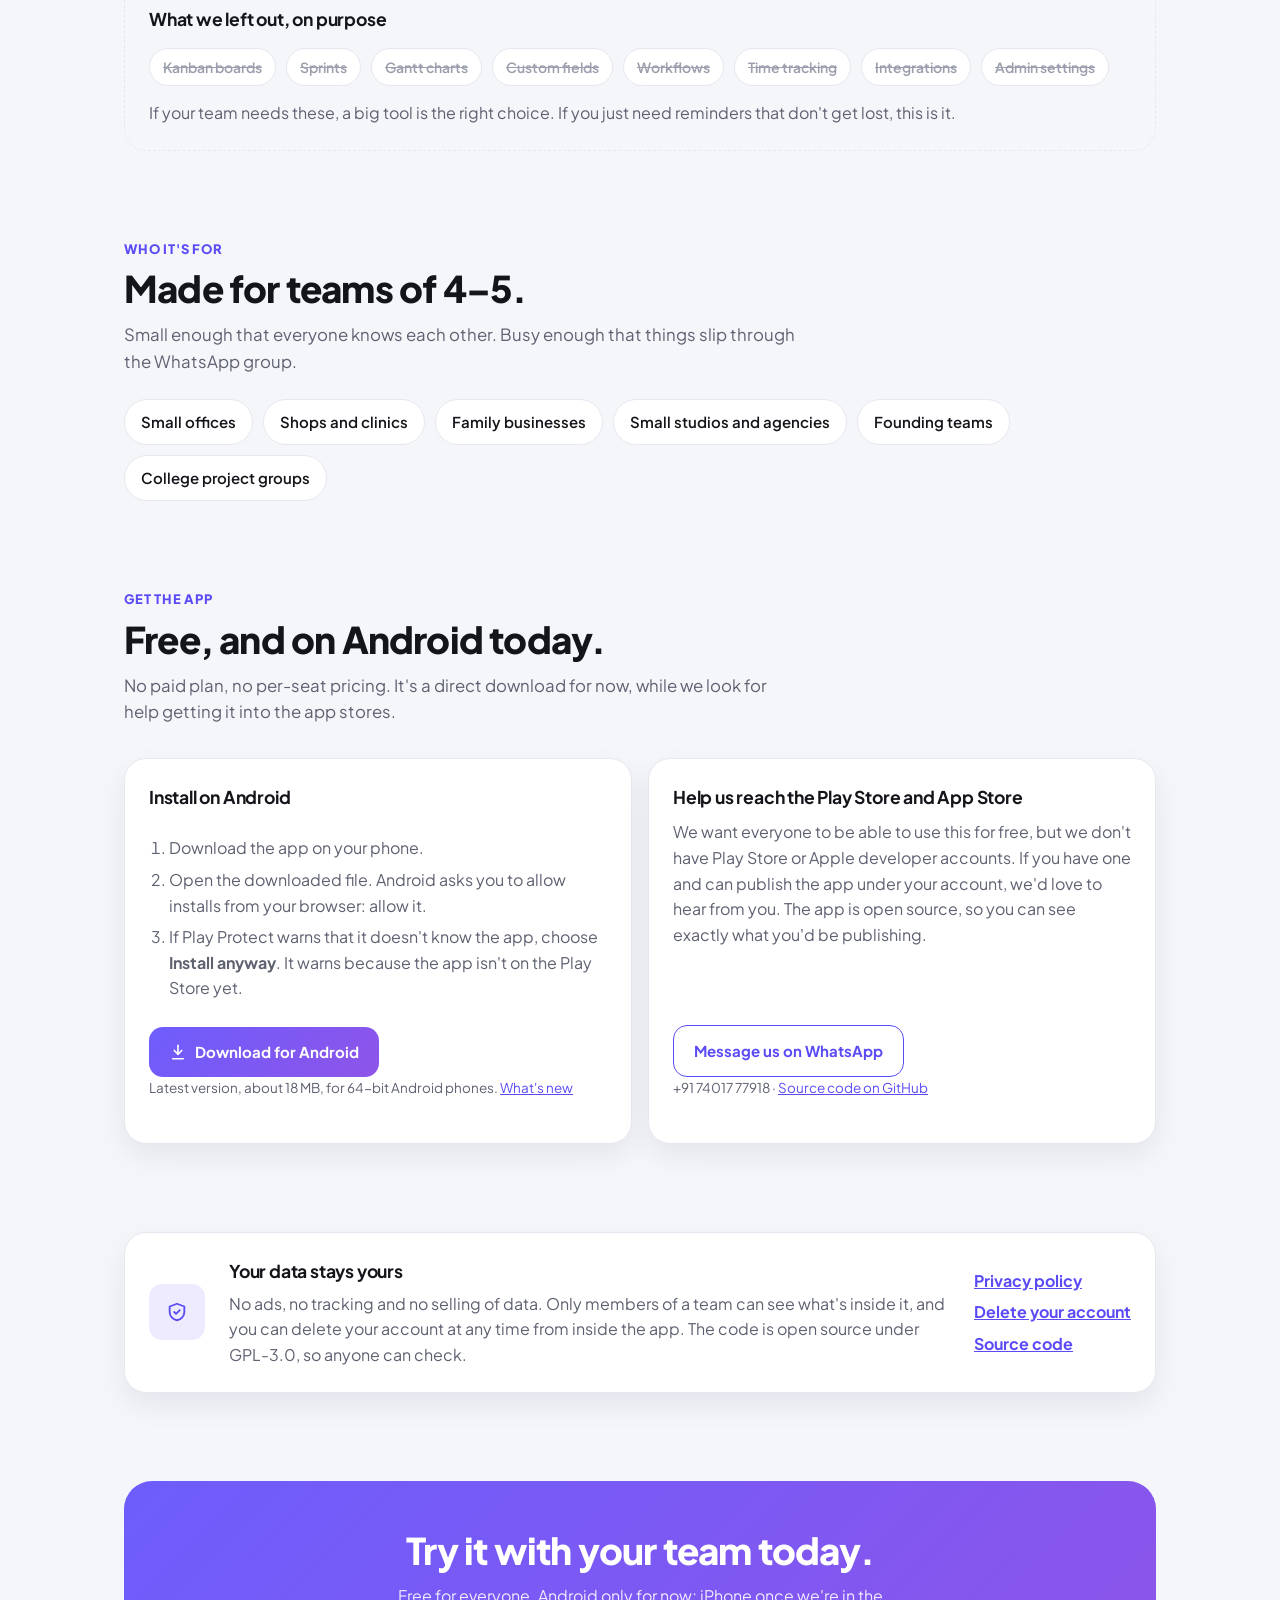
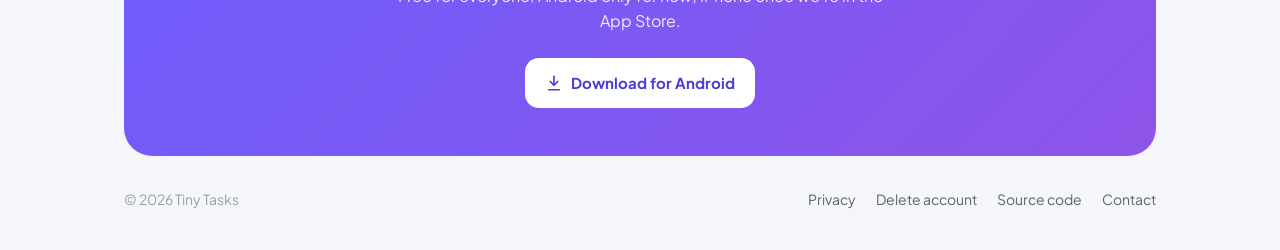
==== commit cac95266: "Add app icons/splash, version checks, offline banner, and team setup updates - New launcher icons an" ====
--- a/docs/index.html
+++ b/docs/index.html
@@ -3,10 +3,11 @@
 <head>
   <meta charset="utf-8">
   <meta name="viewport" content="width=device-width, initial-scale=1">
-  <title>PrepWisely Team</title>
-  <meta name="description" content="PrepWisely Team is a simple reminder app for small teams of 4–5. Remind a colleague what needs doing and when, and see when it's done. No boards, no setup, nothing to learn.">
-  <meta property="og:title" content="PrepWisely Team">
+  <title>Tiny Tasks</title>
+  <meta name="description" content="Tiny Tasks is a simple reminder app for small teams of 4–5. Remind a colleague what needs doing and when, and see when it's done. No boards, no setup, nothing to learn.">
+  <meta property="og:title" content="Tiny Tasks">
   <meta property="og:description" content="Simple reminders for small teams. Not another Asana or Trello.">
+  <link rel="icon" type="image/png" href="icon.png">
   <link rel="preconnect" href="https://fonts.googleapis.com">
   <link rel="preconnect" href="https://fonts.gstatic.com" crossorigin>
   <link href="https://fonts.googleapis.com/css2?family=Plus+Jakarta+Sans:wght@400;500;600;700;800&display=swap" rel="stylesheet">
@@ -250,9 +251,9 @@
     <nav>
       <a class="logo" href="#">
         <span class="logo-mark">
-          <svg width="20" height="20" viewBox="0 0 24 24" fill="none" stroke="#fff" stroke-width="2.4" stroke-linecap="round" stroke-linejoin="round"><circle cx="12" cy="12" r="9"/><path d="m8 12 3 3 5-6"/></svg>
+          <svg width="22" height="22" viewBox="0 0 24 24" aria-hidden="true"><rect x="3" y="5" width="15" height="15" rx="4" fill="#fff"/><path d="m7 12.5 3 3 5.5-6" fill="none" stroke="#5b4bf5" stroke-width="2.6" stroke-linecap="round" stroke-linejoin="round"/><circle cx="18" cy="6" r="3.6" fill="#fdb022" stroke="#fff" stroke-width="1.4"/></svg>
         </span>
-        PrepWisely Team
+        Tiny Tasks
       </a>
       <div class="links">
         <a href="#how">How it works</a>
@@ -308,7 +309,7 @@
         </ul>
       </div>
       <div class="card after">
-        <h3>PrepWisely Team</h3>
+        <h3>Tiny Tasks</h3>
         <ul>
           <li>Type what needs doing, pick a colleague, add a date. Done.</li>
           <li>They see it straight away on their phone</li>
@@ -463,7 +464,7 @@
         Play Store or Apple developer accounts. If you have one and can publish
         the app under your account, we'd love to hear from you. The app is open
         source, so you can see exactly what you'd be publishing.</p>
-        <a class="btn btn-outline" href="https://wa.me/917401777918?text=Hi%2C%20I%20can%20help%20publish%20PrepWisely%20Team">Message us on WhatsApp</a>
+        <a class="btn btn-outline" href="https://wa.me/917401777918?text=Hi%2C%20I%20can%20help%20publish%20Tiny%20Tasks">Message us on WhatsApp</a>
         <p class="fine">+91 74017 77918 · <a href="https://github.com/dharanish01g/prep_admin">Source code on GitHub</a></p>
       </div>
     </div>
@@ -494,7 +495,7 @@
   </div>
 
   <footer>
-    <span>© 2026 PrepWisely Team</span>
+    <span>© 2026 Tiny Tasks</span>
     <span>
       <a href="privacy.html">Privacy</a>
       <a href="delete-account.html">Delete account</a>
